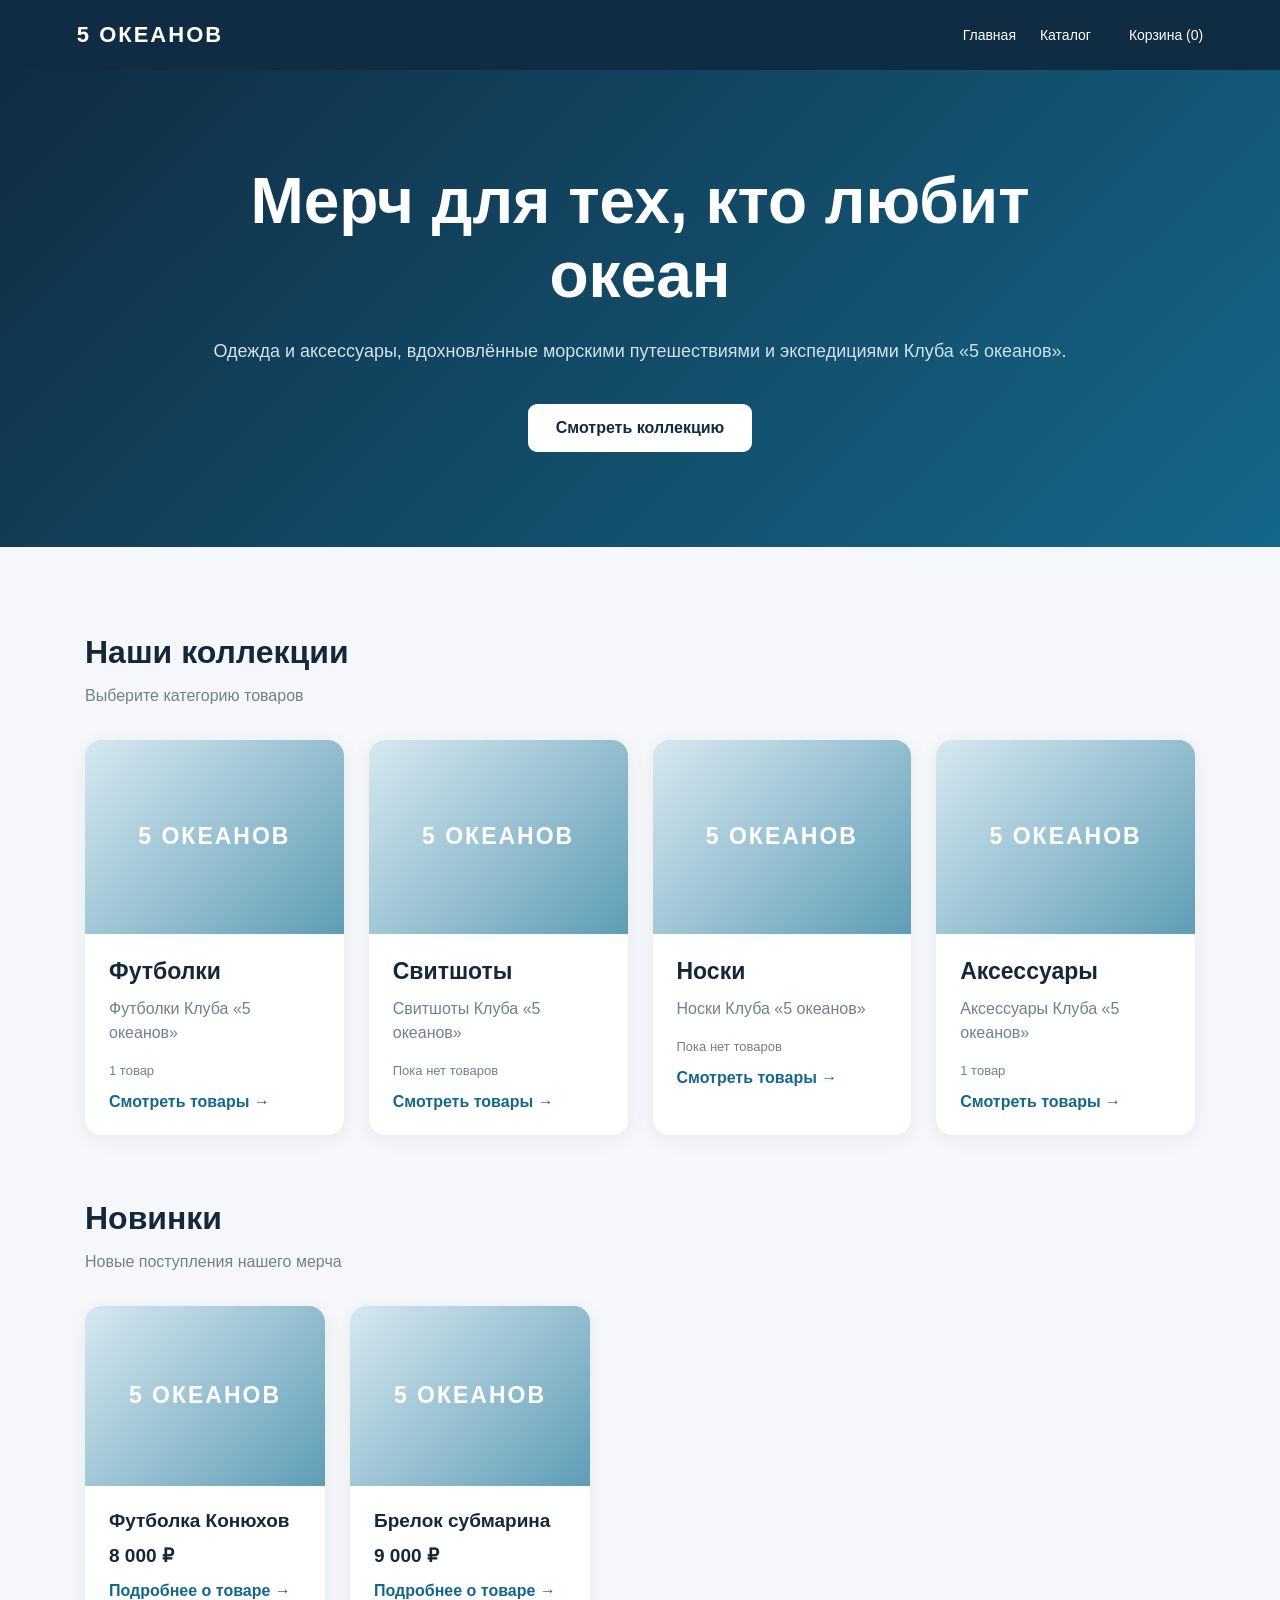
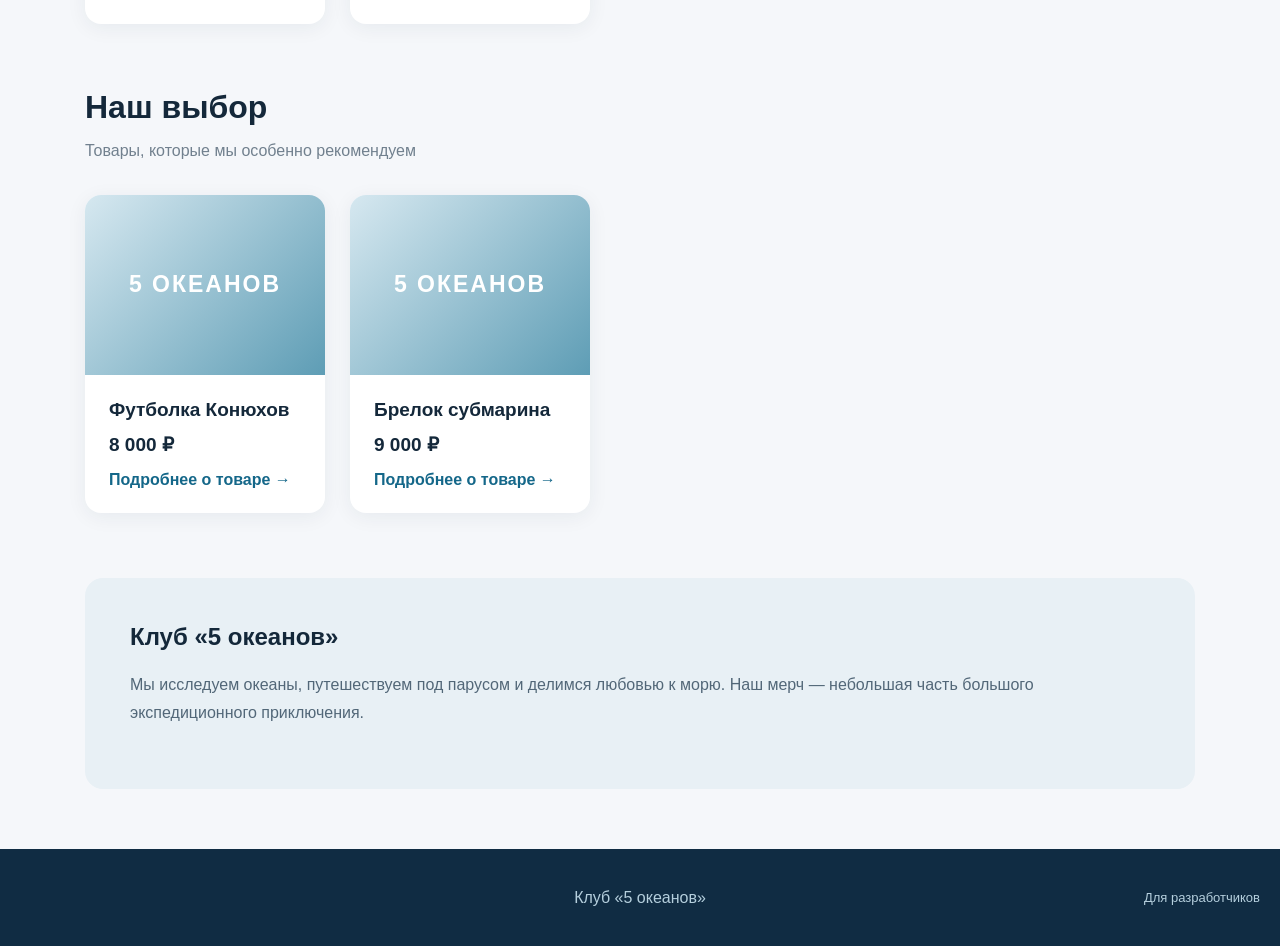
==== index.html @ 91254218 "Add developers link to homepage footer" ====
<!DOCTYPE html>
<html lang="ru">
<head>
<meta charset="UTF-8">
<meta name="viewport" content="width=device-width, initial-scale=1">

<title>Мерч Клуба «5 океанов»</title>

<style>
* {
  box-sizing: border-box;
}

body {
  margin: 0;
  background: #f5f7fa;
  color: #14283a;
  font-family: Arial, sans-serif;
}

a {
  color: inherit;
  text-decoration: none;
}

/* ВЕРХНЕЕ МЕНЮ */

header {
  background: #102c43;
  color: white;
  padding: 22px 6%;
}

nav {
  max-width: 1150px;
  margin: auto;
  display: flex;
  align-items: center;
  justify-content: space-between;
}

.brand {
  font-size: 22px;
  font-weight: bold;
  letter-spacing: 2px;
}

.menu {
  display: flex;
  align-items: center;
  gap: 24px;
  font-size: 14px;
}

/* ГЛАВНЫЙ БАННЕР */

.hero {
  padding: 95px 20px;
  color: white;
  text-align: center;
  background: linear-gradient(135deg, #102c43, #146789);
}

.hero h1 {
  font-size: clamp(34px, 6vw, 64px);
  max-width: 850px;
  margin: 0 auto 25px;
  line-height: 1.15;
}

.hero p {
  color: #d0e3ec;
  font-size: 18px;
  line-height: 1.6;
}

.hero-button {
  display: inline-block;
  background: white;
  color: #102c43;
  padding: 15px 28px;
  margin-top: 20px;
  border-radius: 9px;
  font-weight: bold;
}

/* ОСНОВНОЕ СОДЕРЖИМОЕ */

main {
  max-width: 1150px;
  margin: auto;
  padding: 60px 20px;
}

.section-title {
  font-size: 32px;
  margin-bottom: 12px;
}

.section-description {
  color: #71808e;
  margin-bottom: 35px;
}

/* СЕТКА КАТЕГОРИЙ */

.categories {
  display: grid;
  grid-template-columns:
    repeat(auto-fit, minmax(250px, 1fr));
  gap: 25px;
}

/* КАРТОЧКИ */

.category {
  display: block;
  background: white;
  border-radius: 16px;
  overflow: hidden;
  box-shadow: 0 4px 20px #102c4310;
  transition: transform .2s, box-shadow .2s;
}

.category:hover {
  transform: translateY(-4px);
  box-shadow: 0 10px 28px #102c4320;
}

.category-cover {
  width: 100%;
  aspect-ratio: 4 / 3;
  background: linear-gradient(135deg, #d6e8f0, #5e9db5);
  overflow: hidden;
}

.category-cover img {
  display: block;
  width: 100%;
  height: 100%;
  object-fit: cover;
}

.fallback {
  width: 100%;
  height: 100%;
  display: grid;
  place-items: center;
  color: white;
  font-size: 23px;
  font-weight: bold;
  letter-spacing: 2px;
}

.category-info {
  padding: 24px;
}

.category-info h3 {
  margin: 0 0 12px;
  font-size: 23px;
}

.category-info p {
  margin: 0 0 18px;
  color: #71808e;
  line-height: 1.5;
}

.count {
  font-size: 13px;
  color: #71808e;
}

.open-category {
  margin-top: 15px;
  color: #146789;
  font-weight: bold;
}

/* НОВИНКИ И НАШ ВЫБОР */

.showcase {
  margin-top: 65px;
}

/* Компактные карточки товаров */
.showcase .categories {
  grid-template-columns:
    repeat(auto-fill, minmax(200px, 240px));
}

.showcase .category-cover img {
  object-fit: contain;
}

.showcase .category-info h3 {
  font-size: 19px;
}

/* О КЛУБЕ */

.about {
  margin-top: 65px;
  padding: 45px;
  background: #e8f0f5;
  border-radius: 18px;
}

.about h2 {
  margin-top: 0;
}

.about p {
  line-height: 1.8;
  color: #526778;
}

/* ПОДВАЛ */

footer {
  background: #102c43;
  color: #b5cfdd;
  padding: 35px 20px;
  text-align: center;
}

.footer-content {
  display: grid;
  grid-template-columns: 1fr auto 1fr;
  align-items: center;
  gap: 16px;
}

.footer-brand {
  grid-column: 2;
}

.footer-developers {
  justify-self: end;
  font-size: 13px;
  padding: 6px 0;
  text-underline-offset: 4px;
}

.footer-developers:hover,
.footer-developers:focus-visible {
  color: white;
  text-decoration: underline;
}

.footer-developers:focus-visible {
  outline: 2px solid currentColor;
  outline-offset: 4px;
}

/* МОБИЛЬНАЯ ВЕРСИЯ */

@media (max-width: 600px) {
  .footer-content {
    grid-template-columns: 1fr;
  }

  .footer-brand {
    grid-column: 1;
  }

  header {
    padding: 18px;
  }

  .brand {
    font-size: 17px;
  }

  .menu {
    gap: 12px;
  }

  .hero {
    padding: 65px 20px;
  }

  .hero p {
    font-size: 16px;
  }

  main {
    padding: 35px 18px;
  }

  .section-title {
    font-size: 27px;
  }

  .about {
    padding: 25px;
  }

  .showcase .categories {
    grid-template-columns:
      repeat(auto-fill, minmax(145px, 1fr));
  }
}
</style>
</head>

<body>

<!-- ВЕРХНЕЕ МЕНЮ -->

<header>
  <nav>
    <a class="brand" href="/">5 ОКЕАНОВ</a>

    <div class="menu">
      <a href="/">Главная</a>
      <a href="#catalog">Каталог</a>
      <!-- Корзина добавляется через cart-nav.js -->
    </div>
  </nav>
</header>

<!-- ГЛАВНЫЙ БАННЕР -->

<section class="hero">
  <h1>Мерч для тех, кто любит океан</h1>

  <p>
    Одежда и аксессуары, вдохновлённые
    морскими путешествиями и экспедициями
    Клуба «5 океанов».
  </p>

  <a class="hero-button" href="#catalog">
    Смотреть коллекцию
  </a>
</section>

<main>

  <!-- ОСНОВНЫЕ КАТЕГОРИИ -->

  <section id="catalog">
    <h2 class="section-title">Наши коллекции</h2>
    <p class="section-description">
      Выберите категорию товаров
    </p>

    <div id="categories" class="categories">
      Загружаем категории...
    </div>
  </section>

  <!--
    НОВИНКИ И НАШ ВЫБОР
    добавляются автоматически перед блоком О клубе.
    Если товаров нет — блок не создаётся.
  -->

  <section class="about">
    <h2>Клуб «5 океанов»</h2>
    <p>
      Мы исследуем океаны, путешествуем
      под парусом и делимся любовью к морю.
      Наш мерч — небольшая часть большого
      экспедиционного приключения.
    </p>
  </section>

</main>

<footer>
  <div class="footer-content">
    <span class="footer-brand">Клуб «5 океанов»</span>
    <a class="footer-developers" href="/developers">Для разработчиков</a>
  </div>
</footer>

<script>

/* ОБЩИЕ ФУНКЦИИ */

function makeElement(tag, className, text) {
  const node = document.createElement(tag);

  if (className) {
    node.className = className;
  }

  if (text !== undefined) {
    node.textContent = text;
  }

  return node;
}

function normalize(value) {
  return String(value || "")
    .trim()
    .toLowerCase();
}

function formatPrice(price) {
  if (
    price === null ||
    price === undefined ||
    price === ""
  ) {
    return "Цена уточняется";
  }

  return new Intl.NumberFormat("ru-RU", {
    style: "currency",
    currency: "RUB",
    maximumFractionDigits: 0
  }).format(Number(price));
}

function getProductCount(n) {
  const mod10 = n % 10;
  const mod100 = n % 100;

  if (mod100 >= 11 && mod100 <= 14) {
    return n + " товаров";
  }

  if (mod10 === 1) {
    return n + " товар";
  }

  if (mod10 >= 2 && mod10 <= 4) {
    return n + " товара";
  }

  return n + " товаров";
}

/* СОЗДАНИЕ КАРТОЧКИ КАТЕГОРИИ */

function createCategoryCard(category, products) {

  const matching = products.filter(p =>
    normalize(p.category) === normalize(category.id)
  );

  const link = makeElement("a", "category");

  link.href = "/category.html?slug=" +
    encodeURIComponent(category.slug);

  const cover = makeElement("div", "category-cover");

  const exampleProduct = matching.find(p =>
    Array.isArray(p.photos) &&
    p.photos.length > 0
  );

  const photo =
    category.image || exampleProduct?.photos?.[0];

  if (photo) {
    const img = document.createElement("img");
    img.src = photo;
    img.alt = category.title;
    img.loading = "lazy";
    cover.appendChild(img);
  } else {
    cover.appendChild(
      makeElement("div", "fallback", "5 ОКЕАНОВ")
    );
  }

  const info = makeElement("div", "category-info");

  info.appendChild(
    makeElement("h3", "", category.title)
  );

  if (category.description) {
    info.appendChild(
      makeElement("p", "", category.description)
    );
  }

  info.appendChild(
    makeElement(
      "div",
      "count",
      matching.length
        ? getProductCount(matching.length)
        : "Пока нет товаров"
    )
  );

  info.appendChild(
    makeElement(
      "div",
      "open-category",
      "Смотреть товары →"
    )
  );

  link.append(cover, info);
  return link;
}

/* СОЗДАНИЕ КАРТОЧКИ ТОВАРА */

function createProductCard(product, categories) {

  const card = makeElement("a", "category");

  const category = categories.find(c =>
    normalize(c.id) === normalize(product.category)
  );

  if (product.slug) {
    card.href = "/product.html?slug=" +
      encodeURIComponent(product.slug);
  } else if (category) {
    card.href = "/category.html?slug=" +
      encodeURIComponent(category.slug);
  } else {
    card.href = "#catalog";
  }

  const cover = makeElement("div", "category-cover");

  const photos = Array.isArray(product.photos)
    ? product.photos.filter(Boolean)
    : [];

  if (photos.length) {
    const img = document.createElement("img");
    img.src = photos[0];
    img.alt = product.title || "Товар";
    img.loading = "lazy";
    cover.appendChild(img);
  } else {
    cover.appendChild(
      makeElement("div", "fallback", "5 ОКЕАНОВ")
    );
  }

  const info = makeElement("div", "category-info");

  info.appendChild(
    makeElement("h3", "", product.title || "Товар")
  );

  info.appendChild(
    makeElement("h3", "", formatPrice(product.price))
  );

  info.appendChild(
    makeElement(
      "div",
      "open-category",
      product.slug
        ? "Подробнее о товаре →"
        : "Смотреть категорию →"
    )
  );

  card.append(cover, info);
  return card;
}

/* СОЗДАНИЕ РАЗДЕЛА ТОВАРОВ */

function createShowcase(id, title, description, items, categories) {

  // Если нет товаров — не создаём ни заголовок,
  // ни секцию, ни отступы.
  if (!items.length) return null;

  const section = makeElement("section", "showcase");
  section.id = id;

  section.appendChild(
    makeElement("h2", "section-title", title)
  );

  section.appendChild(
    makeElement("p", "section-description", description)
  );

  const grid = makeElement("div", "categories");

  items.forEach(product => {
    grid.appendChild(
      createProductCard(product, categories)
    );
  });

  section.appendChild(grid);

  return section;
}

/* ЗАГРУЗКА ГЛАВНОЙ СТРАНИЦЫ */

async function loadHomepage() {

  const categoryContainer =
    document.getElementById("categories");

  try {

    const responses = await Promise.all([
      fetch("/data/categories.json", {
        cache: "no-store"
      }),
      fetch("/data/products.json", {
        cache: "no-store"
      })
    ]);

    if (responses.some(r => !r.ok)) {
      throw new Error("Ошибка загрузки данных");
    }

    const [categories, products] =
      await Promise.all(
        responses.map(r => r.json())
      );

    if (
      !Array.isArray(categories) ||
      !Array.isArray(products)
    ) {
      throw new Error("Неверный формат каталога");
    }

    /* 1. ОСНОВНЫЕ КАТЕГОРИИ */

    categoryContainer.replaceChildren();

    if (!categories.length) {
      categoryContainer.textContent =
        "Категории скоро появятся.";
    } else {
      categories.forEach(category => {
        categoryContainer.appendChild(
          createCategoryCard(category, products)
        );
      });
    }

    /* 2. ОТБИРАЕМ НОВИНКИ */

    const newProducts = products.filter(p =>
      p.new_arrival === true &&
      p.available === true
    );

    /* 3. ОТБИРАЕМ НАШ ВЫБОР */

    const featuredProducts = products.filter(p =>
      p.featured === true &&
      p.available === true
    );

    /* 4. СОЗДАЁМ БЛОКИ В НУЖНОМ ПОРЯДКЕ */

    const main = document.querySelector("main");
    const about = main.querySelector(".about");

    const newSection = createShowcase(
      "new-arrivals",
      "Новинки",
      "Новые поступления нашего мерча",
      newProducts,
      categories
    );

    const featuredSection = createShowcase(
      "featured",
      "Наш выбор",
      "Товары, которые мы особенно рекомендуем",
      featuredProducts,
      categories
    );

    /*
      Вставляем Новинки, затем Наш выбор.
      Если раздел пустой, createShowcase
      возвращает null, и он не добавляется.
    */

    if (newSection) {
      main.insertBefore(newSection, about);
    }

    if (featuredSection) {
      main.insertBefore(featuredSection, about);
    }

  } catch (error) {

    console.error("Ошибка загрузки магазина:", error);

    categoryContainer.textContent =
      "Не удалось загрузить каталог.";
  }
}

/* ЗАПУСК */

loadHomepage();

</script>

<!-- ЕДИНАЯ КОРЗИНА -->

<script src="/cart-nav.js" defer></script>

</body>
</html>
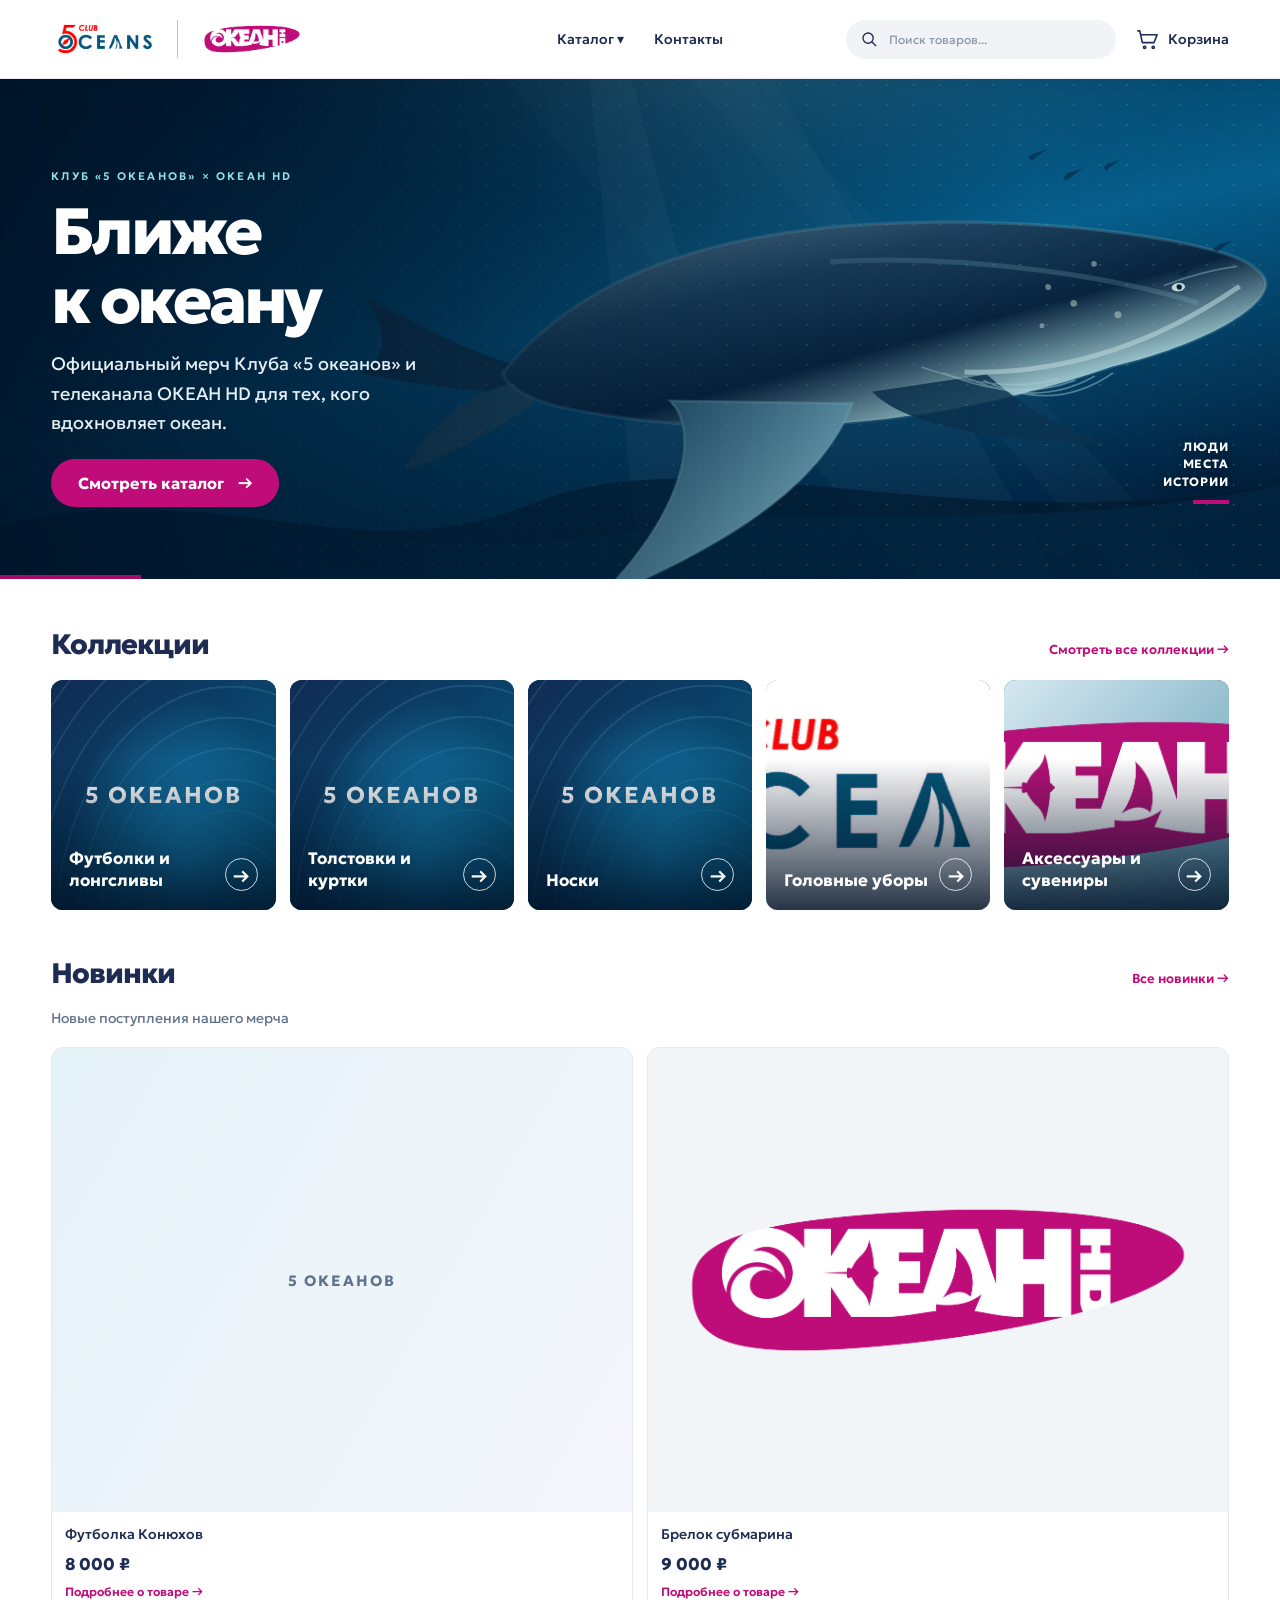
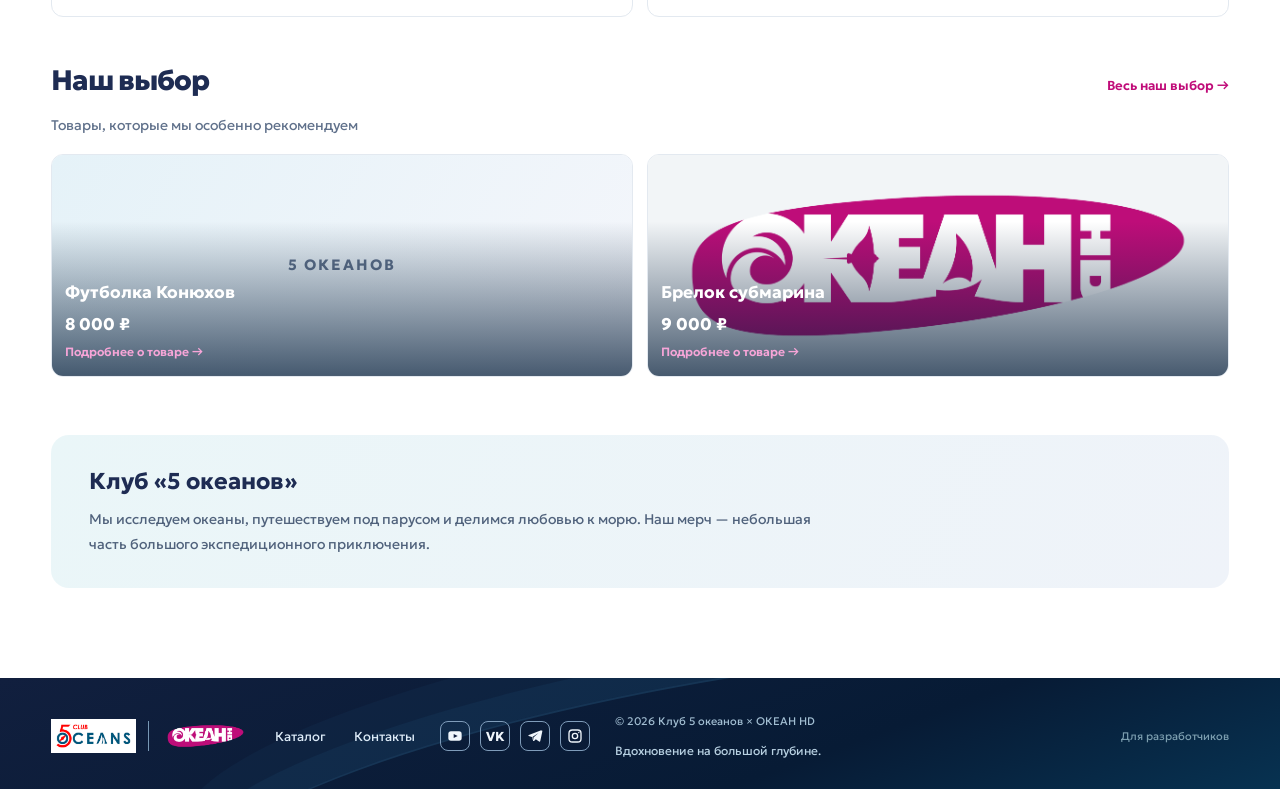
==== commit 611f39be: "Apply whale hero and catalog layout to home page" ====
--- a/index.html
+++ b/index.html
@@ -304,9 +304,10 @@
   }
 }
 </style>
+<link rel="stylesheet" href="/site-theme.css">
 </head>
 
-<body>
+<body class="home-page">
 
 <!-- ВЕРХНЕЕ МЕНЮ -->
 
@@ -323,19 +324,21 @@
 </header>
 
 <!-- ГЛАВНЫЙ БАННЕР -->
-
 <section class="hero">
-  <h1>Мерч для тех, кто любит океан</h1>
-
-  <p>
-    Одежда и аксессуары, вдохновлённые
-    морскими путешествиями и экспедициями
-    Клуба «5 океанов».
-  </p>
-
-  <a class="hero-button" href="#catalog">
-    Смотреть коллекцию
-  </a>
+  <div class="hero-inner">
+    <span class="hero-kicker">Клуб «5 океанов» × ОКЕАН HD</span>
+    <h1>Ближе<br>к океану</h1>
+    <p>
+      Официальный мерч Клуба «5 океанов» и телеканала
+      ОКЕАН HD для тех, кого вдохновляет океан.
+    </p>
+    <a class="hero-button" href="#catalog">
+      Смотреть каталог <span aria-hidden="true">→</span>
+    </a>
+  </div>
+  <div class="hero-sign" aria-hidden="true">
+    ЛЮДИ<br>МЕСТА<br>ИСТОРИИ
+  </div>
 </section>
 
 <main>
@@ -343,10 +346,10 @@
   <!-- ОСНОВНЫЕ КАТЕГОРИИ -->
 
   <section id="catalog">
-    <h2 class="section-title">Наши коллекции</h2>
-    <p class="section-description">
-      Выберите категорию товаров
-    </p>
+    <div class="section-head">
+      <h2 class="section-title">Коллекции</h2>
+      <a class="section-side-link" href="#categories">Смотреть все коллекции →</a>
+    </div>
 
     <div id="categories" class="categories">
       Загружаем категории...
@@ -579,13 +582,15 @@
   const section = makeElement("section", "showcase");
   section.id = id;
 
-  section.appendChild(
-    makeElement("h2", "section-title", title)
-  );
-
-  section.appendChild(
-    makeElement("p", "section-description", description)
-  );
+  const head = makeElement("div", "section-head");
+  head.appendChild(makeElement("h2", "section-title", title));
+  const all = makeElement("a", "section-side-link",
+    id === "new-arrivals" ? "Все новинки →" : "Весь наш выбор →");
+  all.href = "/search.html?collection=" +
+    (id === "new-arrivals" ? "new" : "featured");
+  head.appendChild(all);
+  section.appendChild(head);
+  section.appendChild(makeElement("p", "section-description", description));
 
   const grid = makeElement("div", "categories");
 
@@ -715,6 +720,7 @@
 
 <!-- ЕДИНАЯ КОРЗИНА -->
 
+<script src="/site-shell.js"></script>
 <script src="/cart-nav.js" defer></script>
 
 </body>
--- a/site-theme.css
+++ b/site-theme.css
@@ -0,0 +1,292 @@
+@import url('https://fonts.googleapis.com/css2?family=Geologica:wght@300;400;500;600;700;800&display=swap');
+
+:root {
+  --navy:#1e2c53; --deep:#101f3b; --blue:#167bc0; --teal:#00aeb1;
+  --fuchsia:#c00c79; --paper:#fff; --muted:#60718b; --line:#e3e9f0;
+  --surface:#f5f7fa; --radius:14px; --shadow:0 10px 25px rgba(30,44,83,.08);
+}
+html { scroll-behavior:smooth; scroll-padding-top:90px; }
+body { background:var(--paper)!important; color:var(--navy)!important; font-family:'Geologica',Arial,sans-serif!important; }
+body *,body *::before,body *::after { box-sizing:border-box; }
+body a { text-decoration:none; }
+[hidden] { display:none!important; }
+body > header.site-header {
+  background:#fff!important; color:var(--navy)!important; padding:0 4%!important;
+  border-bottom:1px solid #e9edf2; box-shadow:0 3px 18px rgba(17,40,67,.05);
+  position:relative; z-index:20;
+}
+.site-header .site-nav {
+  max-width:1380px; width:100%; margin:auto; min-height:78px;
+  display:grid; grid-template-columns:minmax(240px,1fr) auto minmax(260px,1fr);
+  gap:24px; align-items:center; 
+}
+.site-header .brandmarks { display:flex; gap:18px; align-items:center; min-width:0; }
+.site-header .brandmarks a { display:inline-flex; align-items:center; flex:0 1 auto; min-width:0; }
+.site-header .brandmarks img { display:block; height:43px; width:auto; max-width:156px; object-fit:contain; }
+.site-header .brandmarks .oceanhd-logo { max-width:142px; }
+.site-header .brand-separator { height:38px; width:1px; flex-shrink:0; background:#b6c6d8; }
+.site-header .nav-links { display:flex; align-items:center; justify-content:center; gap:30px; white-space:nowrap; }
+.site-header .nav-links a,.site-header nav .menu a {
+  color:var(--navy)!important; font-size:14px; font-weight:500; transition:color .2s;
+}
+.site-header .nav-links a:hover,.site-header nav .menu a:hover { color:var(--fuchsia)!important; }
+.site-header .site-actions.menu {
+  display:flex; justify-content:flex-end; align-items:center; gap:20px;
+  min-width:0; font-size:14px;
+}
+.site-header .site-search {
+  background:#f1f3f7; color:var(--navy); border-radius:100px;
+  padding:0 14px; display:flex; align-items:center; gap:9px;
+  min-width:0; width:min(270px,100%); height:39px; margin:0;
+}
+.site-header .site-search svg { flex:none; width:18px; height:18px; }
+.site-header .site-search input {
+  flex:1; min-width:0; width:100%; border:0; outline:0;
+  background:transparent; font:400 12px 'Geologica',Arial,sans-serif;
+  color:var(--navy);
+}
+.site-header .site-search input::placeholder { color:#8997a9; }
+.site-header .site-search:focus-within { outline:2px solid #a5dbe0; }
+.site-header .global-cart-link {
+  display:inline-flex!important; align-items:center; gap:9px!important;
+  padding:5px 0!important; margin:0!important; font-size:14px!important;
+  color:var(--navy)!important; position:relative; white-space:nowrap;
+  text-decoration:none; font-weight:500!important;
+}
+.site-header .global-cart-link .cart-icon { width:23px; height:23px; display:block; }
+.site-header .global-cart-link .cart-icon svg { width:100%; height:100%; }
+.site-header .global-cart-link .cart-badge {
+  position:absolute; top:-3px; right:-10px; border-radius:999px;
+  min-width:18px; height:18px; padding:0 4px; display:grid; place-items:center;
+  background:var(--fuchsia); color:#fff; font:600 11px 'Geologica',sans-serif;
+}
+.site-header .global-cart-link .cart-badge[data-empty="true"] { display:none; }
+.site-header :is(a,button,input):focus-visible {
+  outline:2px solid var(--fuchsia)!important; outline-offset:4px!important;
+}
+.site-header .mobile-label { display:none; }
+
+body .hero-button,body .telegram-button,body .checkout-button {
+  background:var(--fuchsia)!important; color:white!important;
+  border-radius:999px; border:0; font-weight:700;
+}
+body .hero-button:hover,body .telegram-button:not(:disabled):hover {
+  background:#a50868!important; transform:translateY(-1px);
+}
+body .hero-button { display:inline-flex; justify-content:center; align-items:center; gap:14px; padding:14px 27px; margin-top:10px; }
+.home-page .hero {
+  position:relative; min-height:440px; color:white!important; text-align:left!important;
+  padding:85px max(4%,calc((100vw - 1340px)/2)) 72px!important;
+  overflow:hidden;
+  background-image: linear-gradient(90deg,rgba(0,19,40,.92) 0%,rgba(0,25,48,.68) 34%,rgba(0,30,57,.13) 80%),
+    url("https://upload.wikimedia.org/wikipedia/commons/6/61/Humpback_Whale_underwater_shot.jpg"),
+    url("/media/hero-whale.svg")!important;
+  background-size:cover,cover,cover!important;
+  background-position:center,center 48%,center!important;
+}
+.home-page .hero::after {
+  content:""; position:absolute; inset:auto 0 0; height:4px;
+  background:linear-gradient(90deg,var(--fuchsia) 0 11%,transparent 11% 100%); opacity:.85;
+}
+.home-page .hero-inner { position:relative; z-index:1; max-width:1300px; margin:auto; }
+.home-page .hero h1 {
+  max-width:530px; margin:0 0 15px; font-size:clamp(41px,5.1vw,76px);
+  font-weight:800; line-height:1.05; letter-spacing:-.05em; color:#fff;
+}
+.home-page .hero p {
+  max-width:425px; margin:0 0 11px; color:#e5f0f5!important;
+  font-size:clamp(15px,1.5vw,18px); line-height:1.65;
+}
+.home-page .hero-kicker {
+  display:inline-block; font-size:11px; text-transform:uppercase; letter-spacing:.2em;
+  font-weight:600; margin-bottom:14px; color:#92e0e6;
+}
+.home-page .hero-sign {
+  position:absolute; right:max(4%,calc((100vw - 1300px)/2));
+  bottom:75px; text-align:right; color:white; font-weight:700;
+  font-size:12px; letter-spacing:.07em; line-height:1.45;
+  text-shadow:0 2px 10px rgba(0,0,0,.4);
+}
+.home-page .hero-sign::after { content:""; display:block; background:var(--fuchsia); height:4px; width:36px; margin:10px 0 0 auto; }
+.home-page main {
+  max-width:1440px!important; width:100%; margin:0 auto; padding:48px 4% 90px!important;
+}
+.home-page .section-title {
+  color:var(--navy); font-size:clamp(26px,2.2vw,36px)!important; font-weight:800;
+  letter-spacing:-.035em; margin:0 0 13px;
+}
+.home-page .section-head { display:flex; align-items:baseline; justify-content:space-between; gap:20px; margin-bottom:18px; }
+.home-page .section-head .section-title { margin:0; }
+.home-page .section-side-link { color:var(--fuchsia); font-size:13px; font-weight:600; }
+.home-page .section-description { color:var(--muted); font-size:14px; margin:4px 0 20px; }
+.home-page .categories#categories {
+  display:grid!important; grid-template-columns:repeat(5,minmax(0,1fr))!important;
+  gap:14px!important;
+}
+.home-page #categories .category {
+  height:230px; position:relative; box-shadow:none!important; border-radius:12px;
+  overflow:hidden; background:#07395c;
+}
+.home-page #categories .category-cover { position:absolute; inset:0; width:100%; height:100%; aspect-ratio:auto; overflow:hidden; }
+.home-page #categories .category-cover img { object-fit:cover!important; filter:saturate(.93); }
+.home-page #categories .category-cover::after {
+  content:""; position:absolute; inset:0;
+  background:linear-gradient(180deg,transparent 34%,rgba(0,17,38,.85) 100%);
+}
+.home-page #categories .category-info {
+  position:absolute; z-index:2; bottom:0; left:0; width:100%;
+  padding:18px 18px 19px; color:white; display:flex; align-items:flex-end;
+  justify-content:space-between; gap:10px;
+}
+.home-page #categories .category-info h3 { font-size:clamp(14px,1.3vw,18px)!important; line-height:1.3; color:white; margin:0; max-width:190px; }
+.home-page #categories .category-info .count,
+.home-page #categories .category-info p { display:none; }
+.home-page #categories .open-category {
+  margin:0; width:33px; height:33px; border:1px solid rgba(255,255,255,.8);
+  color:white; font-size:0; border-radius:50%; flex:none; display:grid; place-items:center;
+}
+.home-page #categories .open-category::after { content:"→"; font-size:18px; }
+.home-page #categories .fallback {
+  background:radial-gradient(ellipse at 60% 80%,#178abe 0%,transparent 64%),
+  repeating-radial-gradient(ellipse at 80% 110%,transparent 0 20px,rgba(138,214,238,.13) 21px 22px),
+  linear-gradient(135deg,#102b53,#045b80); height:100%;
+}
+.home-page #categories .category:hover,.home-page .showcase .category:hover {
+  transform:translateY(-4px); box-shadow:0 12px 25px rgba(30,44,83,.14)!important;
+}
+.home-page .showcase { margin-top:46px; }
+.home-page .showcase .categories {
+  display:grid!important;
+  grid-template-columns:repeat(auto-fit,minmax(170px,1fr))!important;
+  gap:14px!important;
+}
+.home-page .showcase .category {
+  background:white; display:flex; flex-direction:column;
+  min-width:0; border-radius:12px; overflow:hidden;
+  border:1px solid var(--line); box-shadow:none;
+}
+.home-page .showcase .category-cover {
+  background:#f2f5f7; aspect-ratio:1.25 / 1; width:100%;
+}
+.home-page .showcase .category-cover img { object-fit:contain; }
+.home-page .showcase .fallback { font-size:15px; color:var(--muted); background:linear-gradient(120deg,#e5f2f8,#f4f6fb); }
+.home-page .showcase .category-info { padding:13px 13px 17px; display:flex; flex-direction:column; gap:9px; }
+.home-page .showcase .category-info h3:first-child { font-size:14px!important; line-height:1.35; font-weight:500; margin:0; }
+.home-page .showcase .category-info h3:nth-child(2) { font-size:17px!important; font-weight:800; margin:0; }
+.home-page .showcase .open-category { color:var(--fuchsia); font-size:12px; font-weight:600; margin:0; }
+.home-page #featured .categories { grid-template-columns:repeat(auto-fit,minmax(270px,1fr))!important; }
+.home-page #featured .category { min-height:220px; position:relative; }
+.home-page #featured .category-cover { aspect-ratio:auto; min-height:220px; }
+.home-page #featured .category-cover::after {
+  content:""; position:absolute; inset:0; background:linear-gradient(0deg,rgba(5,30,58,.72),transparent 70%);
+}
+.home-page #featured .category-info {
+  position:absolute; bottom:0; left:0; right:0; color:#fff; z-index:2;
+}
+.home-page #featured .category-info h3:first-child { color:#fff; font-size:17px!important; font-weight:700; }
+.home-page #featured .category-info h3:nth-child(2) { color:#fff; }
+.home-page #featured .open-category { color:#f7a5d8; }
+.home-page .about {
+  margin-top:58px; padding:32px 38px; border-radius:18px;
+  background:linear-gradient(115deg,#eaf6f8,#eff3f9)!important;
+}
+.home-page .about h2 { font-size:23px; margin:0 0 12px; }
+.home-page .about p { max-width:740px; color:#50627c; line-height:1.75; margin:0; font-size:14px; }
+
+body:not(.home-page) .hero {
+  background:linear-gradient(118deg,#0f244a,#11458f)!important;
+  color:#fff; padding:45px 20px 50px; text-align:center;
+}
+body:not(.home-page) main { width:100%; }
+body:not(.home-page) :is(.card,.item,.checkout,.total,.product) {
+  border-color:var(--line); box-shadow:0 6px 20px rgba(30,44,83,.05);
+}
+body:not(.home-page) :is(.card,.item,.checkout,.total) { border-radius:var(--radius); }
+body:not(.home-page) .card:hover { box-shadow:var(--shadow); }
+body:not(.home-page) :is(.price,.details h1,h1) { color:var(--navy); }
+body:not(.home-page) .hero h1 { color:white; }
+body:not(.home-page) .open-product { color:var(--fuchsia); }
+body:not(.home-page) .size.selected { background:var(--navy); border-color:var(--navy); }
+body:not(.home-page) .thumbnails button.active { border-color:var(--fuchsia); }
+body:not(.home-page) :is(.add-button,.buy-button,.checkout-primary,button.primary-button) { background:var(--fuchsia); color:white; }
+body:not(.home-page) .card img { background:#f6f8fb; }
+body:not(.home-page) .category-promo { color:var(--muted); }
+.search-results { display:grid; grid-template-columns:repeat(auto-fill,minmax(210px,1fr)); gap:20px; }
+.search-results .card { background:#fff; border:1px solid var(--line); border-radius:14px; overflow:hidden; display:block; }
+.search-results img { width:100%; aspect-ratio:1; object-fit:contain; display:block; background:#f3f5f8; }
+.search-results .info { padding:16px; }
+.search-results .info h3 { font-size:17px; margin:0 0 12px; }
+.search-results .price { margin:0; font-size:20px; }
+.search-results .search-fallback { aspect-ratio:1; display:grid; place-items:center; background:#edf6f8; color:var(--muted); }
+.search-results .open-product { margin-top:12px; color:var(--fuchsia); font-size:13px; }
+
+.site-footer {
+  background:linear-gradient(160deg,#111f3e,#071b35 65%,#073251)!important;
+  position:relative; overflow:hidden; color:#dceaf7!important;
+  padding:34px 4% 28px!important; text-align:left!important;
+}
+.site-footer::before {
+  content:""; position:absolute; right:-14%; bottom:-155px; width:100%; height:280px;
+  border:2px solid rgba(73,162,210,.18); border-radius:50%; transform:rotate(-8deg);
+  box-shadow:0 -30px 0 -2px rgba(56,140,190,.07),0 -62px 0 -4px rgba(56,140,190,.05);
+}
+.site-footer .footer-content {
+  max-width:1380px; margin:auto; display:flex!important; align-items:center;
+  justify-content:space-between; flex-wrap:wrap; gap:25px; position:relative; z-index:1;
+}
+.site-footer .footer-brand {
+  display:flex; grid-column:auto!important; align-items:center; gap:12px;
+}
+.site-footer .footer-brand img { height:34px; width:auto; max-width:133px; object-fit:contain; }
+.site-footer .footer-brand .oceanhd-logo { max-width:123px; }
+.site-footer .footer-brand .brand-separator { height:30px; width:1px; background:#7898b5; }
+.site-footer .footer-links { display:flex; align-items:center; gap:28px; }
+.site-footer .footer-links a { color:#dceaf7; font-size:13px; }
+.site-footer .footer-links a:hover { color:#f8a8d9; }
+.site-footer .footer-socials { display:flex; align-items:center; gap:10px; }
+.site-footer .social-placeholder {
+  width:30px; height:30px; border-radius:8px; border:1px solid #7f9cba;
+  display:grid; place-items:center; color:#f0f6fc; font-size:13px;
+  font-weight:700; cursor:default;
+}
+.site-footer .social-placeholder svg { width:16px; height:16px; }
+.site-footer .footer-note { font-size:11px; color:#a2bed2; line-height:1.65; }
+.site-footer .footer-developers { margin-left:auto; color:#7c9eaf; font-size:11px; }
+.site-footer .footer-developers:hover { color:white; }
+.site-footer .footer-contacts { display:block; color:#b8d1e2; font-size:12px; margin-top:11px; }
+@media (max-width:1100px) {
+ .site-header .site-nav { grid-template-columns:1fr auto; row-gap:10px; padding:11px 0; }
+ .site-header .nav-links { grid-row:2; grid-column:1/-1; justify-content:center; }
+ .site-header .site-actions.menu { grid-column:2; grid-row:1; }
+ .site-header .brandmarks img { height:37px; }
+ .home-page .categories#categories { grid-template-columns:repeat(3,minmax(0,1fr))!important; }
+}
+@media (max-width:650px) {
+ .site-header .site-nav { display:flex; flex-wrap:wrap; gap:12px; min-height:0; padding:12px 0; }
+ .site-header .brandmarks { gap:9px; flex:1 1 100%; }
+ .site-header .brandmarks img { height:31px; max-width:120px; }
+ .site-header .brandmarks .oceanhd-logo { max-width:110px; }
+ .site-header .brand-separator { height:29px; }
+ .site-header .nav-links { order:2; margin-right:auto; gap:18px; }
+ .site-header .site-actions.menu { order:3; gap:6px; }
+ .site-header .site-search { flex:none; width:155px; height:34px; padding:0 10px; }
+ .site-header .site-search input { font-size:11px; }
+ .site-header .global-cart-link .cart-word { display:none; }
+ .site-header .global-cart-link { margin-left:6px!important; }
+ .home-page .hero { min-height:395px; padding:64px 20px 65px!important; background-position:center,58% center,center!important; }
+ .home-page .hero h1 { font-size:46px; }
+ .home-page .hero p { max-width:335px; }
+ .home-page .hero-sign { display:none; }
+ .home-page main { padding:31px 16px 62px!important; }
+ .home-page .categories#categories { grid-template-columns:repeat(2,minmax(0,1fr))!important; gap:11px!important; }
+ .home-page #categories .category { height:165px; }
+ .home-page #categories .category-info { padding:12px; }
+ .home-page #categories .category-info h3 { font-size:14px!important; }
+ .home-page #categories .open-category { width:28px; height:28px; }
+ .home-page .showcase .categories { grid-template-columns:repeat(2,minmax(0,1fr))!important; }
+ .home-page #featured .categories { grid-template-columns:1fr!important; }
+ .home-page .section-side-link { display:none; }
+ .home-page .about { padding:22px; }
+ .site-footer .footer-content { justify-content:center; text-align:center; }
+ .site-footer .footer-developers { margin:auto; }
+}
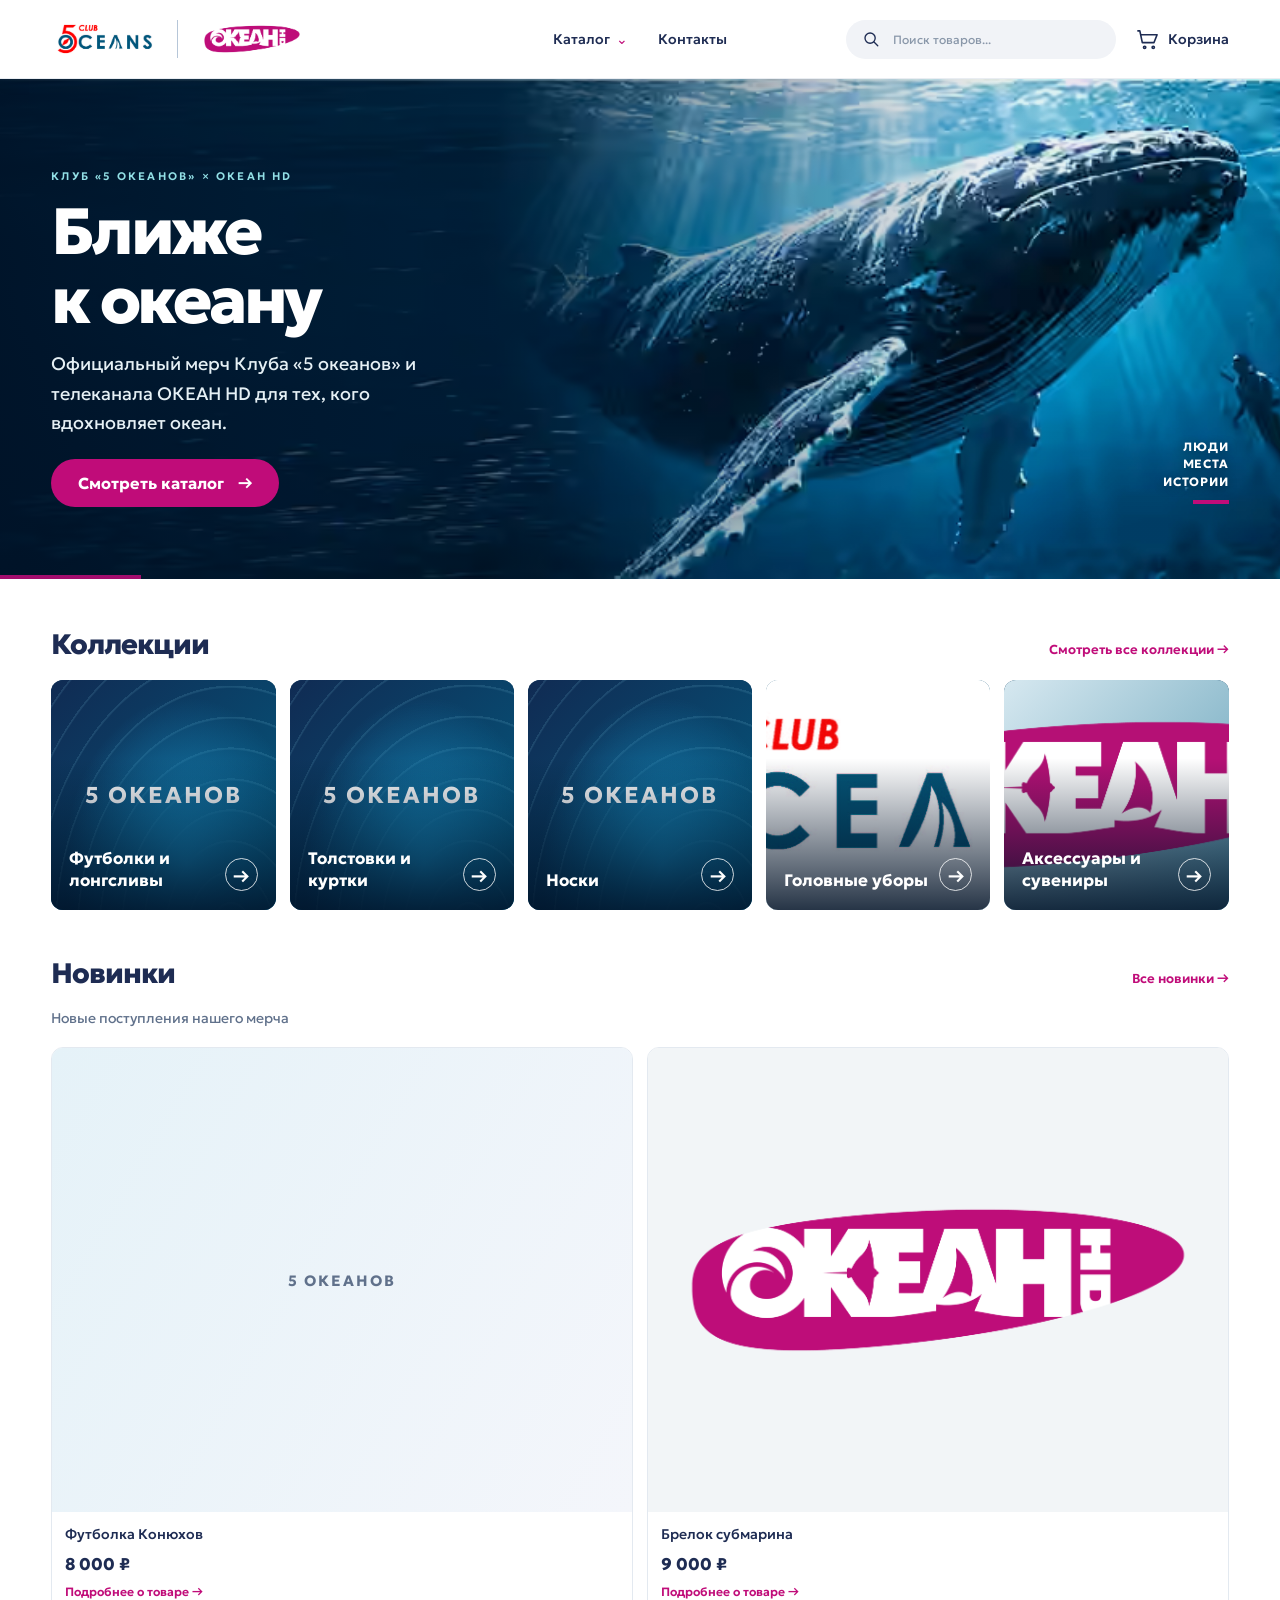
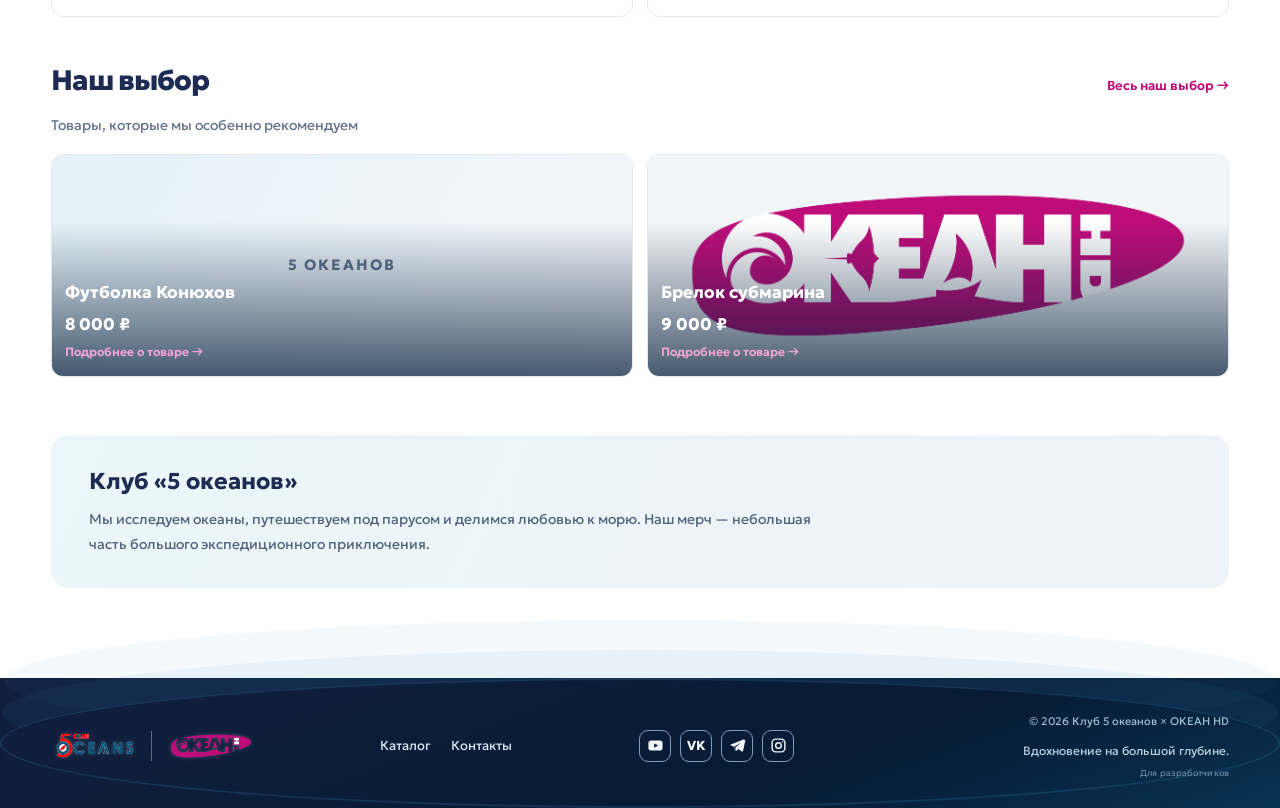
==== commit 696b9354: "Show one catalog card per design using a color variant photograph and availability" ====
--- a/index.html
+++ b/index.html
@@ -383,6 +383,20 @@
 
 <script>
 
+function catalogVariant(product) {
+  const variants=Array.isArray(product.variants)?product.variants:[];
+  return variants.find(v=>v && v.available===true) || variants[0] || null;
+}
+function catalogPhoto(product) {
+  const variant=catalogVariant(product);
+  const photos=Array.isArray(variant?.photos)?variant.photos.filter(Boolean):[];
+  return photos[0] || (Array.isArray(product.photos)?product.photos.find(Boolean):null) || null;
+}
+function catalogAvailable(product) {
+  const variants=Array.isArray(product.variants)?product.variants:[];
+  return product.available===true && (!variants.length || variants.some(v=>v?.available===true));
+}
+
 /* ОБЩИЕ ФУНКЦИИ */
 
 function makeElement(tag, className, text) {
@@ -455,13 +469,10 @@
 
   const cover = makeElement("div", "category-cover");
 
-  const exampleProduct = matching.find(p =>
-    Array.isArray(p.photos) &&
-    p.photos.length > 0
-  );
+  const exampleProduct = matching.find(p => catalogPhoto(p));
 
   const photo =
-    category.image || exampleProduct?.photos?.[0];
+    category.image || (exampleProduct ? catalogPhoto(exampleProduct) : null);
 
   if (photo) {
     const img = document.createElement("img");
@@ -531,9 +542,7 @@
 
   const cover = makeElement("div", "category-cover");
 
-  const photos = Array.isArray(product.photos)
-    ? product.photos.filter(Boolean)
-    : [];
+  const photos = catalogPhoto(product) ? [catalogPhoto(product)] : [];
 
   if (photos.length) {
     const img = document.createElement("img");
@@ -658,14 +667,14 @@
 
     const newProducts = products.filter(p =>
       p.new_arrival === true &&
-      p.available === true
+      catalogAvailable(p)
     );
 
     /* 3. ОТБИРАЕМ НАШ ВЫБОР */
 
     const featuredProducts = products.filter(p =>
       p.featured === true &&
-      p.available === true
+      catalogAvailable(p)
     );
 
     /* 4. СОЗДАЁМ БЛОКИ В НУЖНОМ ПОРЯДКЕ */
--- a/site-theme.css
+++ b/site-theme.css
@@ -30,6 +30,27 @@
   color:var(--navy)!important; font-size:14px; font-weight:500; transition:color .2s;
 }
 .site-header .nav-links a:hover,.site-header nav .menu a:hover { color:var(--fuchsia)!important; }
+.site-header .nav-catalog { position:relative; }
+.site-header .nav-catalog summary {
+  color:var(--navy); font-size:14px; font-weight:500; cursor:pointer;
+  list-style:none; user-select:none; white-space:nowrap;
+}
+.site-header .nav-catalog summary::-webkit-details-marker { display:none; }
+.site-header .nav-catalog summary span { color:var(--fuchsia); padding-left:3px; }
+.site-header .nav-catalog summary:hover { color:var(--fuchsia); }
+.site-header .nav-catalog-menu {
+  position:absolute; top:calc(100% + 16px); left:-16px;
+  width:max-content; min-width:215px; max-width:320px; display:flex;
+  flex-direction:column; gap:0; padding:9px; z-index:30;
+  border:1px solid #e2e8ee; border-radius:12px; background:white;
+  box-shadow:0 15px 30px rgba(16,31,59,.15);
+}
+.site-header .nav-catalog:not([open]) .nav-catalog-menu { display:none; }
+.site-header .nav-catalog-menu a {
+  padding:10px 12px; border-radius:7px; font-size:13px!important;
+  white-space:normal; font-weight:400!important;
+}
+.site-header .nav-catalog-menu a:hover { background:#f6f0f7; }
 .site-header .site-actions.menu {
   display:flex; justify-content:flex-end; align-items:center; gap:20px;
   min-width:0; font-size:14px;
@@ -40,6 +61,12 @@
   min-width:0; width:min(270px,100%); height:39px; margin:0;
 }
 .site-header .site-search svg { flex:none; width:18px; height:18px; }
+.site-header .search-submit {
+  display:grid; place-items:center; background:transparent; color:var(--navy);
+  border:0; border-radius:50%; padding:2px; cursor:pointer; flex:none;
+}
+.site-header .search-submit:hover { color:var(--fuchsia); }
+
 .site-header .site-search input {
   flex:1; min-width:0; width:100%; border:0; outline:0;
   background:transparent; font:400 12px 'Geologica',Arial,sans-serif;
@@ -73,16 +100,25 @@
 body .hero-button:hover,body .telegram-button:not(:disabled):hover {
   background:#a50868!important; transform:translateY(-1px);
 }
+body .telegram-button:disabled,body .add-button:disabled {
+  background:#aab5bd!important; cursor:not-allowed; transform:none!important;
+}
+body .add-button:not(:disabled):hover { background:#a50868!important; }
+body .secondary-button,body .chat-link { border-radius:10px; }
+.site-footer .footer-brand { padding:4px 8px; border-radius:9px; background:rgba(255,255,255,.95); }
 body .hero-button { display:inline-flex; justify-content:center; align-items:center; gap:14px; padding:14px 27px; margin-top:10px; }
 .home-page .hero {
   position:relative; min-height:440px; color:white!important; text-align:left!important;
   padding:85px max(4%,calc((100vw - 1340px)/2)) 72px!important;
   overflow:hidden;
-  background-image: linear-gradient(90deg,rgba(0,19,40,.92) 0%,rgba(0,25,48,.68) 34%,rgba(0,30,57,.13) 80%),
-    url("https://upload.wikimedia.org/wikipedia/commons/6/61/Humpback_Whale_underwater_shot.jpg"),
-    url("/media/hero-whale.svg")!important;
+  background-image:
+    linear-gradient(90deg,rgba(0,19,40,.94) 0%,rgba(0,25,48,.68) 31%,rgba(0,30,57,.06) 78%),
+    url("/media/whale-hero-hd.svg"),
+    url("/media/whale-from-mockup.svg")!important;
+  background-color:#042846!important;
+  background-repeat:no-repeat!important;
   background-size:cover,cover,cover!important;
-  background-position:center,center 48%,center!important;
+  background-position:center,center 46%,center 46%!important;
 }
 .home-page .hero::after {
   content:""; position:absolute; inset:auto 0 0; height:4px;
@@ -254,6 +290,82 @@
 .site-footer .footer-developers { margin-left:auto; color:#7c9eaf; font-size:11px; }
 .site-footer .footer-developers:hover { color:white; }
 .site-footer .footer-contacts { display:block; color:#b8d1e2; font-size:12px; margin-top:11px; }
+
+/* Коррекция подвала: логотипы без светлой плашки, ссылки по центру */
+.site-footer .footer-brand {
+  background:transparent!important;
+  padding:0!important;
+  border-radius:0!important;
+  justify-self:start;
+  min-width:0;
+}
+.site-footer .footer-brand img {
+  mix-blend-mode:screen;
+  filter:grayscale(1) invert(1) brightness(1.55);
+  height:35px;
+  max-width:130px;
+  object-fit:contain;
+}
+.site-footer .footer-brand .oceanhd-logo {
+  height:36px;
+  max-width:128px;
+}
+.site-footer .footer-brand .brand-separator {
+  background:rgba(220,234,247,.38);
+}
+.site-footer .footer-content {
+  display:grid!important;
+  grid-template-columns:minmax(235px,1fr) minmax(330px,1.7fr) minmax(225px,1fr);
+  column-gap:22px; row-gap:10px;
+  justify-content:space-between;
+  align-items:center;
+}
+.site-footer .footer-center {
+  display:flex;
+  justify-content:center;
+  align-items:center;
+  flex-wrap:wrap;
+  gap:22px;
+  text-align:center;
+  min-width:0;
+}
+.site-footer .footer-links,
+.site-footer .footer-socials { justify-content:center; align-items:center; }
+.site-footer .footer-links { gap:20px; }
+.site-footer .footer-socials { gap:9px; }
+.site-footer .footer-note {
+  text-align:right;
+  justify-self:end;
+}
+.site-footer .footer-developers {
+  grid-column:1/-1;
+  justify-self:end;
+  margin:0;
+  padding-top:3px;
+  font-size:11px;
+}
+@media (max-width:1100px) {
+  .site-footer .footer-content {
+    grid-template-columns:1fr 1fr;
+  }
+  .site-footer .footer-brand { grid-column:1; }
+  .site-footer .footer-center { grid-column:2; justify-content:center; }
+  .site-footer .footer-note { grid-column:1/-1; justify-self:center; text-align:center; }
+  .site-footer .footer-developers { grid-column:1/-1; }
+}
+@media (max-width:650px) {
+  .site-footer .footer-content { grid-template-columns:1fr!important; row-gap:20px; }
+  .site-footer .footer-brand,
+  .site-footer .footer-center,
+  .site-footer .footer-note,
+  .site-footer .footer-developers {
+    grid-column:1!important;
+    justify-self:center!important;
+  }
+  .site-footer .footer-center { flex-direction:column; gap:18px; }
+  .site-footer .footer-note { text-align:center!important; }
+}
+
 @media (max-width:1100px) {
  .site-header .site-nav { grid-template-columns:1fr auto; row-gap:10px; padding:11px 0; }
  .site-header .nav-links { grid-row:2; grid-column:1/-1; justify-content:center; }
@@ -265,7 +377,7 @@
  .site-header .site-nav { display:flex; flex-wrap:wrap; gap:12px; min-height:0; padding:12px 0; }
  .site-header .brandmarks { gap:9px; flex:1 1 100%; }
  .site-header .brandmarks img { height:31px; max-width:120px; }
- .site-header .brandmarks .oceanhd-logo { max-width:110px; }
+ .site-header .brandmarks .oceanhd-logo { width:120px; height:auto; max-width:none; }
  .site-header .brand-separator { height:29px; }
  .site-header .nav-links { order:2; margin-right:auto; gap:18px; }
  .site-header .site-actions.menu { order:3; gap:6px; }
@@ -273,7 +385,7 @@
  .site-header .site-search input { font-size:11px; }
  .site-header .global-cart-link .cart-word { display:none; }
  .site-header .global-cart-link { margin-left:6px!important; }
- .home-page .hero { min-height:395px; padding:64px 20px 65px!important; background-position:center,58% center,center!important; }
+ .home-page .hero { min-height:395px; padding:64px 20px 65px!important; background-position:center,58% center,58% center!important; }
  .home-page .hero h1 { font-size:46px; }
  .home-page .hero p { max-width:335px; }
  .home-page .hero-sign { display:none; }
@@ -290,3 +402,254 @@
  .site-footer .footer-content { justify-content:center; text-align:center; }
  .site-footer .footer-developers { margin:auto; }
 }
+
+
+/* Коррекция по дизайну: реальные цвета логотипов, прозрачная подложка */
+.site-footer .footer-brand img,
+.site-footer .footer-brand .oceanhd-logo {
+  filter:drop-shadow(0 0 2px rgba(255,255,255,.22))!important;
+  mix-blend-mode:normal!important;
+}
+.site-footer .footer-meta {
+  justify-self:end;
+  text-align:right;
+  display:flex;
+  flex-direction:column;
+  align-items:flex-end;
+  gap:4px;
+  min-width:0;
+}
+.site-footer .footer-meta .footer-note {
+  justify-self:auto;
+  text-align:right;
+  margin:0;
+}
+.site-footer .footer-meta .footer-developers {
+  display:inline-block;
+  grid-column:auto;
+  justify-self:auto;
+  align-self:flex-end;
+  margin:0;
+  padding:2px 0;
+  font-size:9px!important;
+  font-weight:400;
+  letter-spacing:.01em;
+  color:#98b6ca;
+  opacity:.65;
+  text-decoration:none;
+}
+.site-footer .footer-meta .footer-developers:hover {
+  opacity:1;
+  color:#fff;
+  text-decoration:underline;
+}
+.page-back-nav {
+  margin:0 0 24px;
+  line-height:1.5;
+}
+.page-back-nav .quiet-back {
+  display:inline-flex;
+  align-items:center;
+  width:fit-content;
+  color:#536e89;
+  background:#f2f6f9;
+  border:1px solid #dce6ee;
+  border-radius:999px;
+  text-decoration:none;
+  font-size:14px;
+  font-weight:500;
+  padding:9px 15px;
+  transition:color .15s ease,background .15s ease,border-color .15s ease;
+}
+.page-back-nav .quiet-back:hover,
+.page-back-nav .quiet-back:focus-visible {
+  color:#c00c79;
+  background:#fdf3f9;
+  border-color:#eec9df;
+}
+.page-back-nav .quiet-back:focus-visible {
+  outline:2px solid #c00c79; outline-offset:4px;
+}
+@media (max-width:1100px) {
+  .site-footer .footer-meta {
+    grid-column:1/-1;
+    justify-self:end;
+  }
+  .site-footer .footer-meta .footer-note {text-align:right;}
+}
+@media (max-width:650px) {
+  .site-footer .footer-meta {
+    grid-column:1!important;
+    justify-self:center!important;
+    text-align:center;
+    align-items:center;
+  }
+  .site-footer .footer-meta .footer-note {text-align:center!important;}
+  .site-footer .footer-meta .footer-developers {align-self:center;}
+}
+
+
+/* Соцсети: выбор страницы клуба или телеканала при наведении/тапе. */
+.site-footer {
+  overflow:visible!important;
+  z-index:5;
+}
+.site-footer::before {
+  /* Декоративные волны остаются внутри подвала и не создают прокрутку. */
+  right:0!important;
+  bottom:0!important;
+  width:100%!important;
+  height:100%!important;
+  transform:none!important;
+  pointer-events:none;
+}
+.site-footer .footer-socials {
+  display:flex;
+  justify-content:center;
+  align-items:center;
+  gap:9px;
+}
+.site-footer .social-dropdown {
+  position:relative;
+  flex:0 0 auto;
+}
+.site-footer .social-dropdown::before {
+  content:"";
+  position:absolute;
+  left:-7px;
+  right:-7px;
+  bottom:100%;
+  height:12px;
+}
+.site-footer .social-trigger {
+  width:32px;
+  height:32px;
+  padding:0;
+  border:1px solid #7f9cba;
+  border-radius:9px;
+  background:transparent;
+  color:#f0f6fc;
+  font:700 13px 'Geologica',Arial,sans-serif;
+  display:grid;
+  place-items:center;
+  cursor:pointer;
+  transition:background .15s ease,border-color .15s ease;
+}
+.site-footer .social-trigger svg { width:17px; height:17px; }
+.site-footer .social-trigger:hover,
+.site-footer .social-dropdown.is-open .social-trigger {
+  background:#18466c;
+  border-color:#a6d7e6;
+}
+.site-footer .social-trigger:focus-visible {
+  outline:2px solid #f0a5d0;
+  outline-offset:3px;
+}
+.site-footer .social-popup {
+  position:absolute;
+  left:50%;
+  bottom:calc(100% + 10px);
+  width:230px;
+  max-width:calc(100vw - 26px);
+  transform:translate(-50%,5px);
+  padding:9px;
+  background:#fff;
+  color:#1e2c53;
+  border:1px solid #dfe7f0;
+  border-radius:12px;
+  box-shadow:0 14px 40px rgba(5,23,42,.25);
+  text-align:left;
+  z-index:80;
+  visibility:hidden;
+  opacity:0;
+  pointer-events:none;
+  transition:opacity .13s ease,transform .13s ease,visibility .13s;
+}
+.site-footer .social-popup-title {
+  display:block;
+  padding:6px 10px 8px;
+  font:600 11px 'Geologica',Arial,sans-serif;
+  color:#657e94;
+  letter-spacing:.03em;
+}
+.site-footer .social-popup a {
+  display:flex;
+  align-items:center;
+  justify-content:space-between;
+  gap:8px;
+  padding:11px 10px;
+  border-radius:8px;
+  color:#1e2c53;
+  font:500 12px 'Geologica',Arial,sans-serif;
+  line-height:1.35;
+  text-decoration:none;
+  white-space:normal;
+}
+.site-footer .social-popup a:hover,
+.site-footer .social-popup a:focus-visible {
+  color:#c00c79;
+  background:#fbedf6;
+}
+.site-footer .social-popup a span {
+  color:#c00c79;
+  font-size:15px;
+}
+.site-footer .social-dropdown.is-open .social-popup,
+.site-footer .social-dropdown:focus-within .social-popup {
+  visibility:visible;
+  opacity:1;
+  pointer-events:auto;
+  transform:translate(-50%,0);
+}
+@media (hover:hover) and (pointer:fine) {
+  .site-footer .social-dropdown:hover .social-popup {
+    visibility:visible;
+    opacity:1;
+    pointer-events:auto;
+    transform:translate(-50%,0);
+  }
+}
+@media (max-width:650px) {
+  .site-footer .social-popup { width:210px; }
+}
+
+/* Цветовые варианты: в карточке только цветные кружки, без надписей. */
+.color-swatches {
+  display:flex;
+  align-items:center;
+  flex-wrap:wrap;
+  gap:13px;
+  margin:16px 0 24px;
+}
+.color-swatch {
+  appearance:none;
+  position:relative;
+  width:33px;
+  height:33px;
+  padding:0;
+  flex:none;
+  border:2px solid white;
+  border-radius:50%;
+  background:var(--swatch-color, #777);
+  box-shadow:0 0 0 1px #a2aebd;
+  cursor:pointer;
+  transition:transform .15s,box-shadow .15s;
+}
+.color-swatch:hover {transform:scale(1.08);}
+.color-swatch.selected {
+  box-shadow:0 0 0 2px white,0 0 0 4px #c00c79;
+}
+.color-swatch.unavailable::after {
+  content:"";
+  position:absolute;
+  top:50%;left:12%;width:76%;height:2px;
+  background:#fff;
+  border-top:1px solid #314052;
+  box-shadow:0 0 0 1px rgba(0,0,0,.3);
+  transform:rotate(-45deg);
+}
+.color-swatch:focus-visible {outline:3px solid #c00c79;outline-offset:5px;}
+@media(max-width:650px) {
+  .color-swatches {gap:15px;}
+  .color-swatch {width:35px;height:35px;}
+}
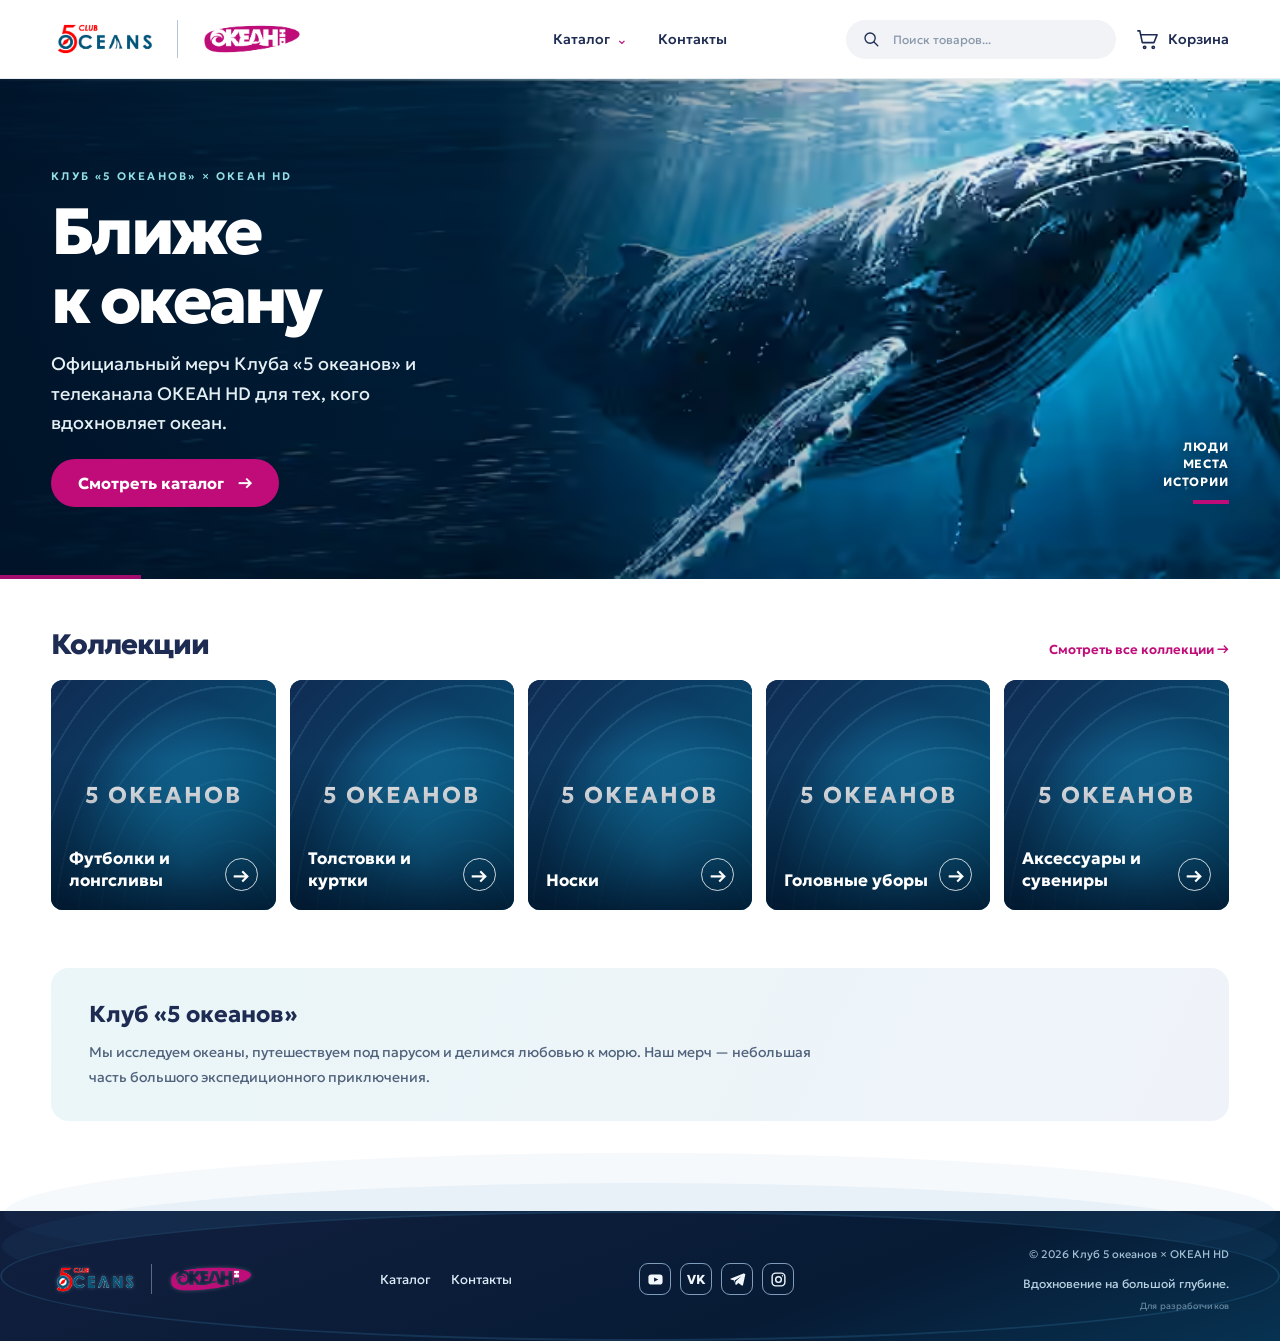
==== commit b53b276d: "Use variant-specific availability, featured/new flags, photos and color links across catalog" ====
--- a/index.html
+++ b/index.html
@@ -383,18 +383,29 @@
 
 <script>
 
-function catalogVariant(product) {
-  const variants=Array.isArray(product.variants)?product.variants:[];
-  return variants.find(v=>v && v.available===true) || variants[0] || null;
-}
-function catalogPhoto(product) {
-  const variant=catalogVariant(product);
-  const photos=Array.isArray(variant?.photos)?variant.photos.filter(Boolean):[];
-  return photos[0] || (Array.isArray(product.photos)?product.photos.find(Boolean):null) || null;
+function catalogVariant(product, highlight = null) {
+  const variants = Array.isArray(product.variants)
+    ? product.variants.filter(v => v && /^[a-z0-9][a-z0-9-]{0,24}$/.test(v.code || ""))
+    : [];
+  const active = variants.filter(v => v.available === true);
+  const choices = highlight
+    ? active.filter(v => v[highlight] === true)
+    : (active.length ? active : variants);
+  const hasPhoto = v => Array.isArray(v.photos) && v.photos.some(Boolean);
+  return choices.find(hasPhoto) || choices[0] || null;
+}
+function catalogPhoto(product, highlight = null) {
+  const variant = catalogVariant(product, highlight);
+  return variant && Array.isArray(variant.photos)
+    ? variant.photos.find(Boolean) || null : null;
 }
 function catalogAvailable(product) {
-  const variants=Array.isArray(product.variants)?product.variants:[];
-  return product.available===true && (!variants.length || variants.some(v=>v?.available===true));
+  return Array.isArray(product.variants) &&
+    product.variants.some(v => v && v.available === true);
+}
+function catalogHighlighted(product, field) {
+  return Array.isArray(product.variants) &&
+    product.variants.some(v => v && v.available === true && v[field] === true);
 }
 
 /* ОБЩИЕ ФУНКЦИИ */
@@ -522,7 +533,7 @@
 
 /* СОЗДАНИЕ КАРТОЧКИ ТОВАРА */
 
-function createProductCard(product, categories) {
+function createProductCard(product, categories, highlight = null) {
 
   const card = makeElement("a", "category");
 
@@ -530,9 +541,11 @@
     normalize(c.id) === normalize(product.category)
   );
 
+  const selectedColor = catalogVariant(product, highlight);
   if (product.slug) {
     card.href = "/product.html?slug=" +
-      encodeURIComponent(product.slug);
+      encodeURIComponent(product.slug) +
+      (selectedColor ? "&color=" + encodeURIComponent(selectedColor.code) : "");
   } else if (category) {
     card.href = "/category.html?slug=" +
       encodeURIComponent(category.slug);
@@ -542,7 +555,8 @@
 
   const cover = makeElement("div", "category-cover");
 
-  const photos = catalogPhoto(product) ? [catalogPhoto(product)] : [];
+  const photo = catalogPhoto(product, highlight);
+  const photos = photo ? [photo] : [];
 
   if (photos.length) {
     const img = document.createElement("img");
@@ -605,7 +619,8 @@
 
   items.forEach(product => {
     grid.appendChild(
-      createProductCard(product, categories)
+      createProductCard(product, categories,
+        id === "new-arrivals" ? "new_arrival" : "featured")
     );
   });
 
@@ -666,15 +681,13 @@
     /* 2. ОТБИРАЕМ НОВИНКИ */
 
     const newProducts = products.filter(p =>
-      p.new_arrival === true &&
-      catalogAvailable(p)
+      catalogHighlighted(p, "new_arrival")
     );
 
     /* 3. ОТБИРАЕМ НАШ ВЫБОР */
 
     const featuredProducts = products.filter(p =>
-      p.featured === true &&
-      catalogAvailable(p)
+      catalogHighlighted(p, "featured")
     );
 
     /* 4. СОЗДАЁМ БЛОКИ В НУЖНОМ ПОРЯДКЕ */
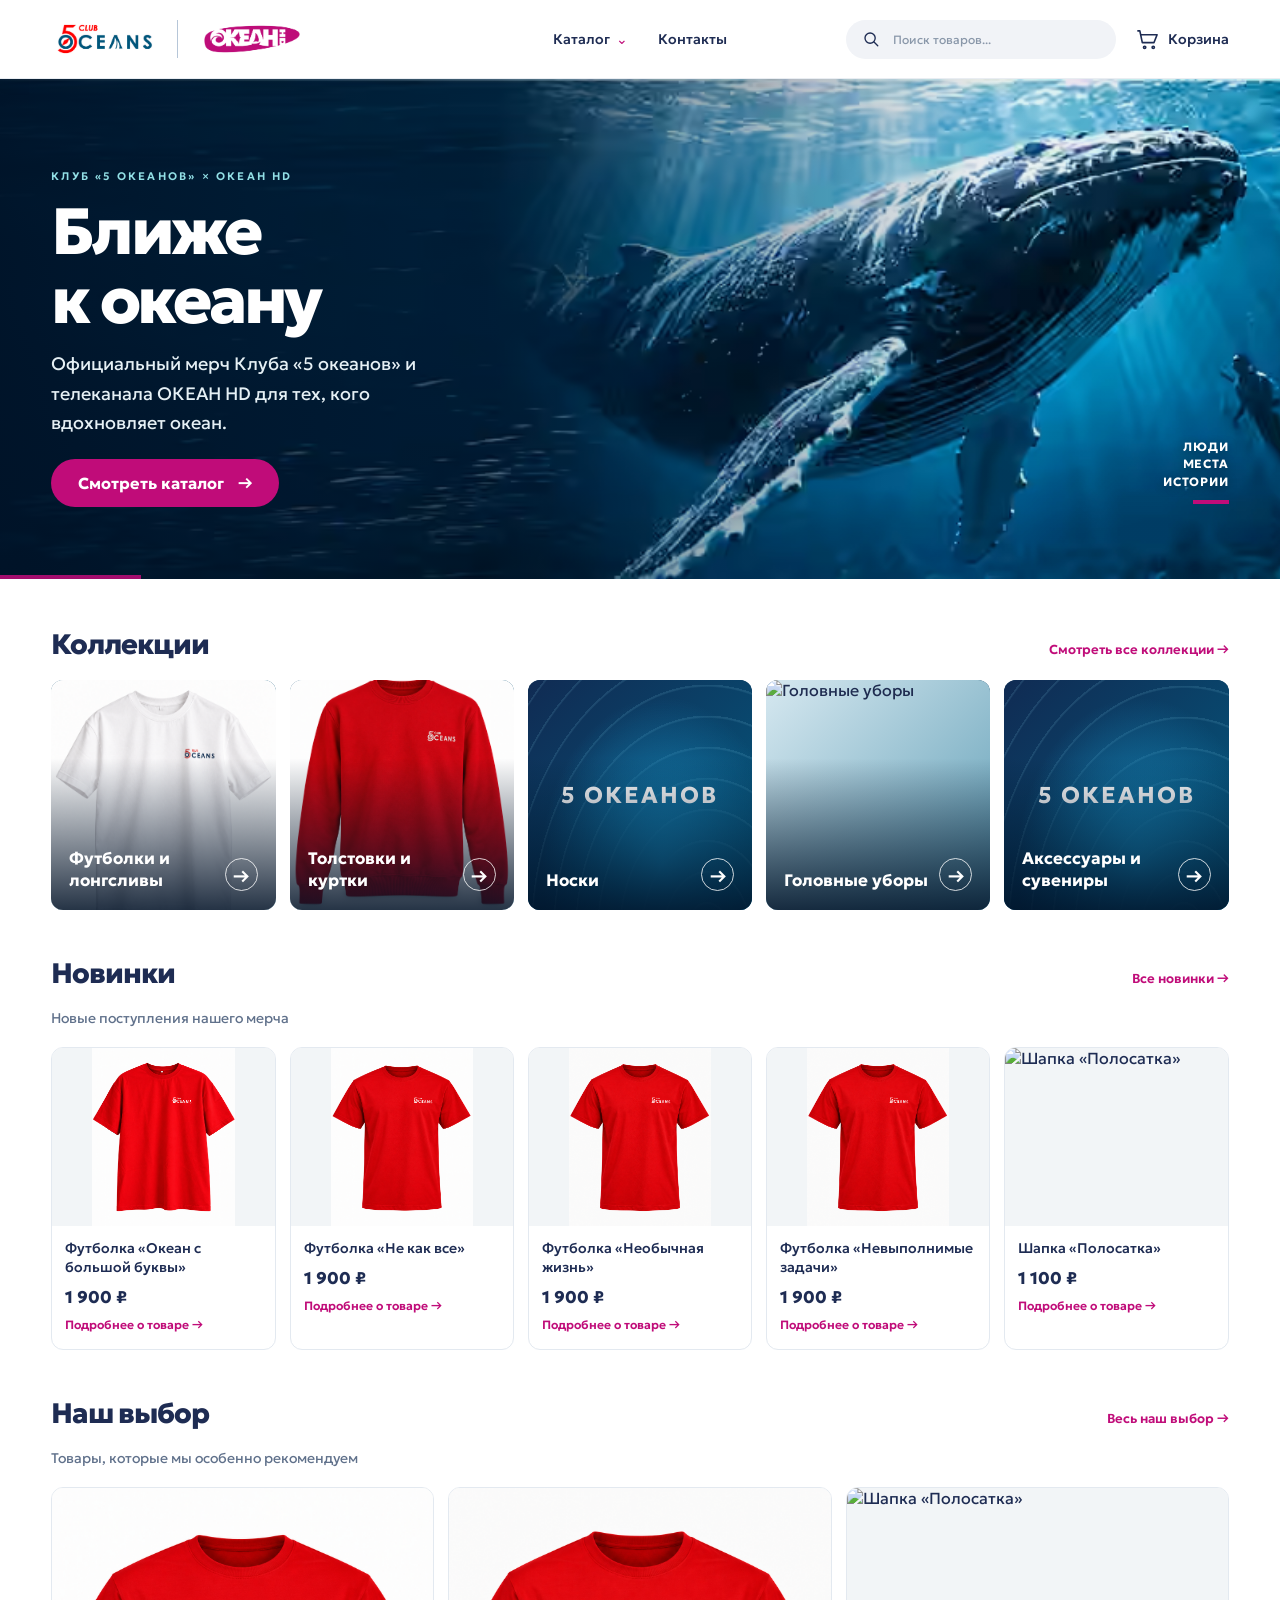
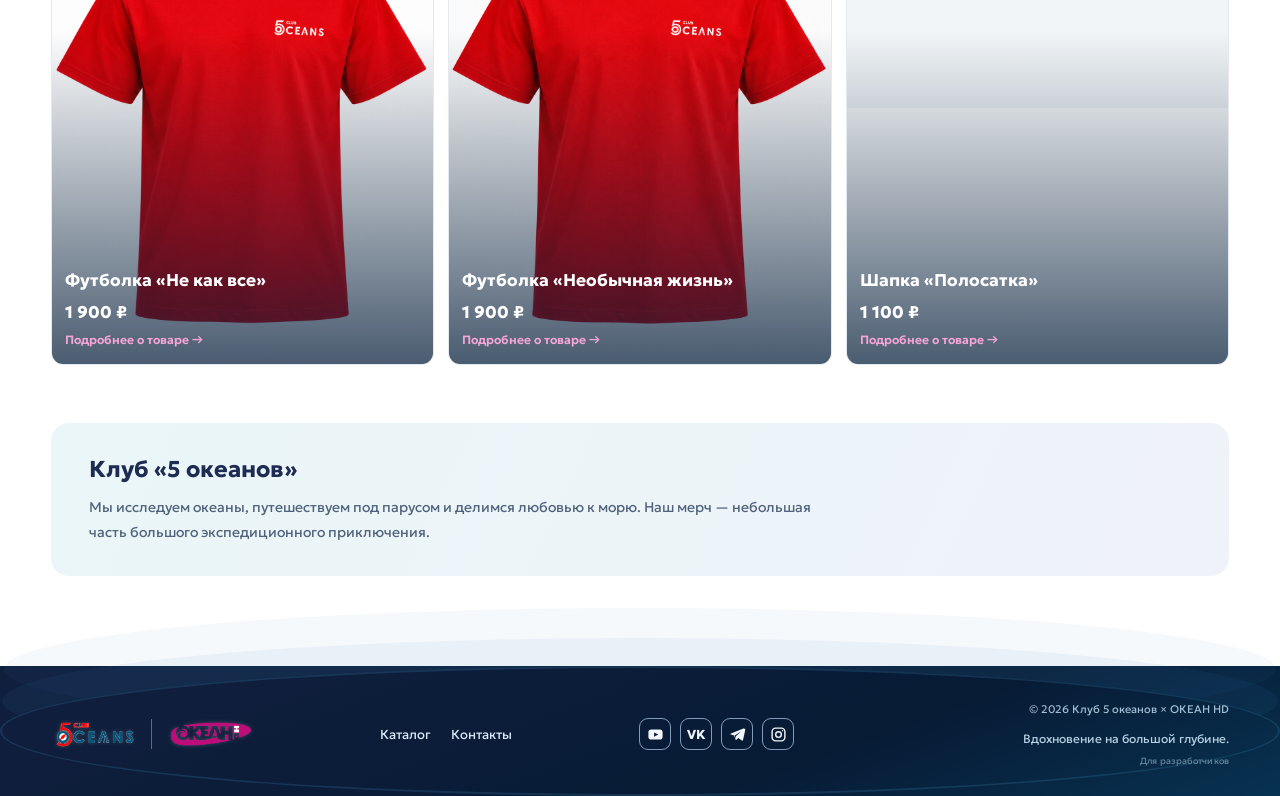
==== commit ad8336e5: "Finance foundation: draft publication safety for index.html" ====
--- a/index.html
+++ b/index.html
@@ -651,17 +651,19 @@
       throw new Error("Ошибка загрузки данных");
     }
 
-    const [categories, products] =
+    const [categories, allProducts] =
       await Promise.all(
         responses.map(r => r.json())
       );
 
     if (
       !Array.isArray(categories) ||
-      !Array.isArray(products)
+      !Array.isArray(allProducts)
     ) {
       throw new Error("Неверный формат каталога");
     }
+
+    const products = allProducts.filter(p => p && p.published === true);
 
     /* 1. ОСНОВНЫЕ КАТЕГОРИИ */
 
--- a/site-theme.css
+++ b/site-theme.css
@@ -103,7 +103,7 @@
 body .telegram-button:disabled,body .add-button:disabled {
   background:#aab5bd!important; cursor:not-allowed; transform:none!important;
 }
-body .add-button:not(:disabled):hover { background:#a50868!important; }
+body .add-button:not(:disabled):hover { background:#b80510!important; }
 body .secondary-button,body .chat-link { border-radius:10px; }
 .site-footer .footer-brand { padding:4px 8px; border-radius:9px; background:rgba(255,255,255,.95); }
 body .hero-button { display:inline-flex; justify-content:center; align-items:center; gap:14px; padding:14px 27px; margin-top:10px; }
@@ -244,7 +244,9 @@
 body:not(.home-page) .open-product { color:var(--fuchsia); }
 body:not(.home-page) .size.selected { background:var(--navy); border-color:var(--navy); }
 body:not(.home-page) .thumbnails button.active { border-color:var(--fuchsia); }
-body:not(.home-page) :is(.add-button,.buy-button,.checkout-primary,button.primary-button) { background:var(--fuchsia); color:white; }
+body:not(.home-page) :is(.buy-button,.checkout-primary,button.primary-button) { background:var(--fuchsia); color:white; }
+/* Только кнопка «Добавить в корзину»: фирменный красный. Остальные акценты остаются прежними. */
+body .add-button:not(:disabled) { background:#e30613!important; color:white!important; }
 body:not(.home-page) .card img { background:#f6f8fb; }
 body:not(.home-page) .category-promo { color:var(--muted); }
 .search-results { display:grid; grid-template-columns:repeat(auto-fill,minmax(210px,1fr)); gap:20px; }
@@ -653,3 +655,5 @@
   .color-swatches {gap:15px;}
   .color-swatch {width:35px;height:35px;}
 }
+
+/* Cloudflare Git connection check: 2026-10-23; no visual changes. */
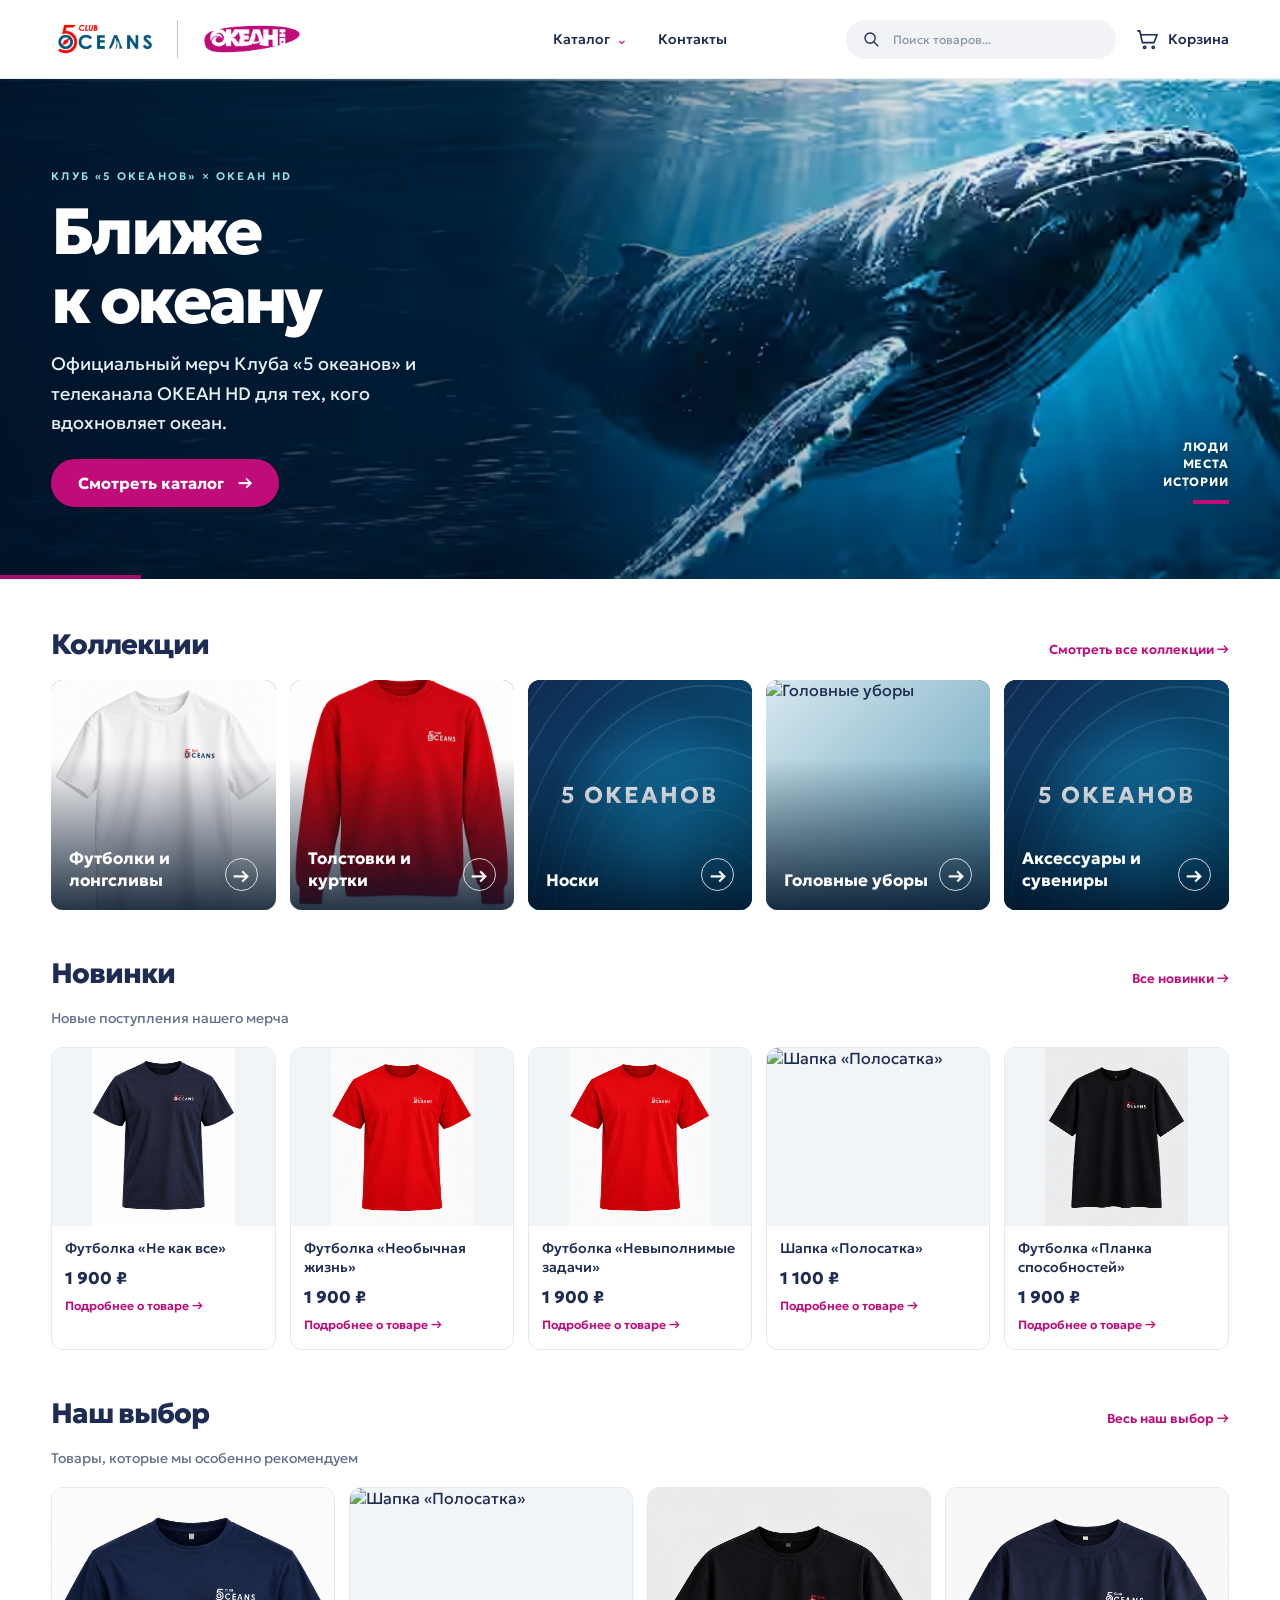
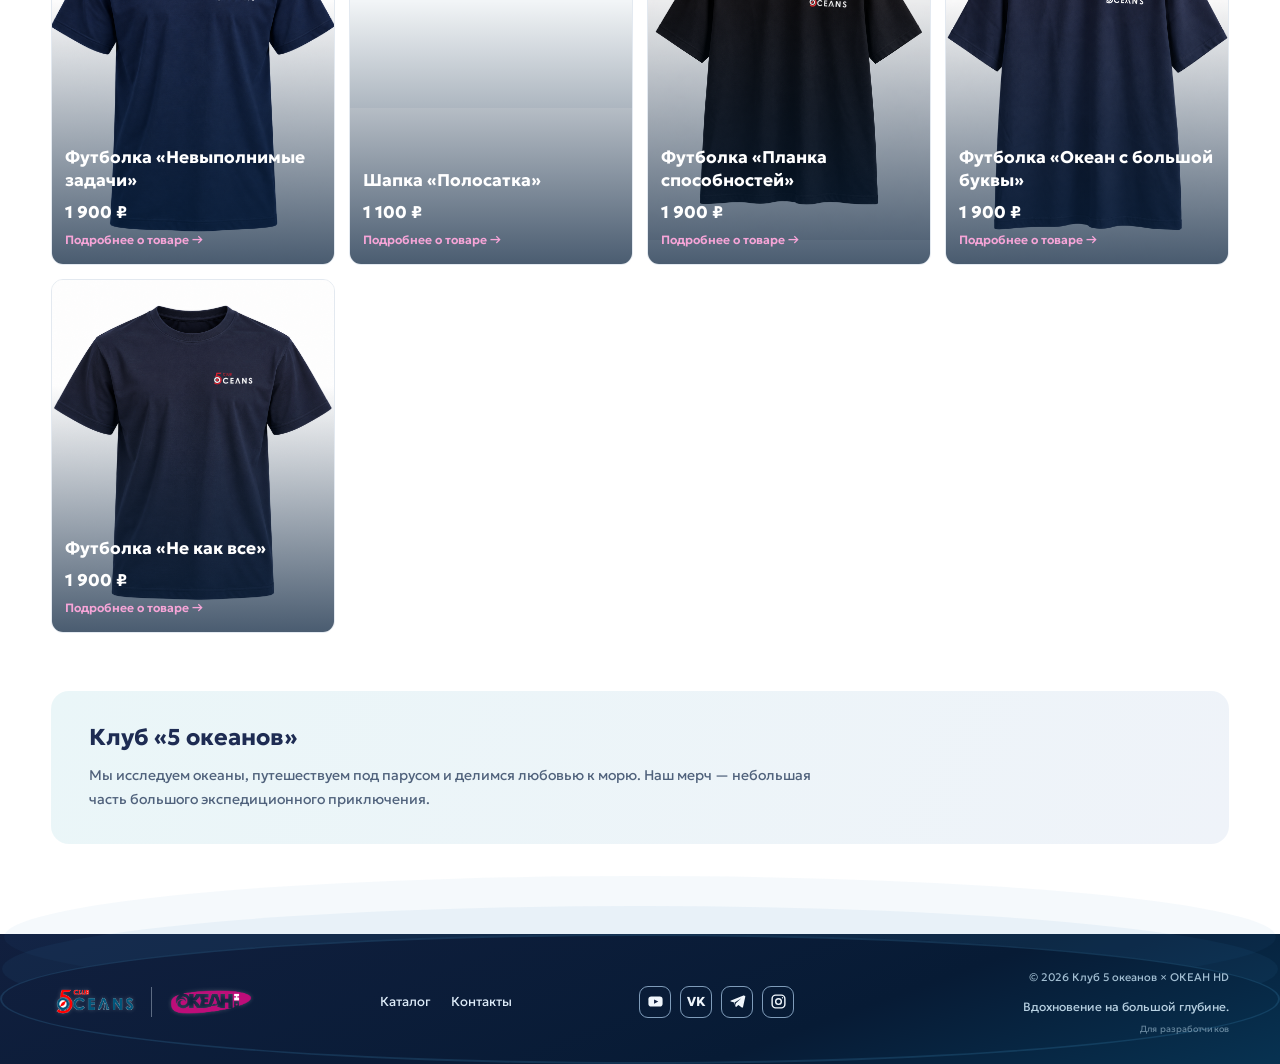
==== commit a4937db5: "Rotate up to five new and featured products every three days, including highlighted cover colors" ====
--- a/index.html
+++ b/index.html
@@ -383,16 +383,34 @@
 
 <script>
 
-function catalogVariant(product, highlight = null) {
+// Like collection covers, homepage product selection and colors change every three days.
+// Date-based rotation is stable across visitors, browsers and page refreshes.
+const SHOWCASE_PERIOD_MS = 3 * 24 * 60 * 60 * 1000;
+const SHOWCASE_LIMIT = 5;
+function showcasePeriod(now = Date.now()) {
+  return Math.floor(now / SHOWCASE_PERIOD_MS);
+}
+function showcaseProducts(items, sectionId, now = Date.now()) {
+  if (!items.length) return [];
+  const start = (showcasePeriod(now) + (sectionId === "featured" ? 2 : 0)) % items.length;
+  return Array.from({length: Math.min(SHOWCASE_LIMIT, items.length)},
+    (_, n) => items[(start + n) % items.length]);
+}
+function catalogVariant(product, highlight = null, now = Date.now()) {
   const variants = Array.isArray(product.variants)
     ? product.variants.filter(v => v && /^[a-z0-9][a-z0-9-]{0,24}$/.test(v.code || ""))
     : [];
   const active = variants.filter(v => v.available === true);
-  const choices = highlight
+  const eligible = highlight
     ? active.filter(v => v[highlight] === true)
     : (active.length ? active : variants);
   const hasPhoto = v => Array.isArray(v.photos) && v.photos.some(Boolean);
-  return choices.find(hasPhoto) || choices[0] || null;
+  const photoChoices = eligible.filter(hasPhoto);
+  const choices = photoChoices.length ? photoChoices : eligible;
+  if (!choices.length) return null;
+  const offset = Array.from(String(product.product_id || product.slug || ""))
+    .reduce((sum, char) => sum + char.charCodeAt(0), 0);
+  return choices[(showcasePeriod(now) + offset) % choices.length];
 }
 function catalogPhoto(product, highlight = null) {
   const variant = catalogVariant(product, highlight);
@@ -555,7 +573,9 @@
 
   const cover = makeElement("div", "category-cover");
 
-  const photo = catalogPhoto(product, highlight);
+  // Cover and destination always reference the same selected color.
+  const photo = selectedColor && Array.isArray(selectedColor.photos)
+    ? selectedColor.photos.find(Boolean) || null : null;
   const photos = photo ? [photo] : [];
 
   if (photos.length) {
@@ -617,7 +637,7 @@
 
   const grid = makeElement("div", "categories");
 
-  items.forEach(product => {
+  showcaseProducts(items, id).forEach(product => {
     grid.appendChild(
       createProductCard(product, categories,
         id === "new-arrivals" ? "new_arrival" : "featured")
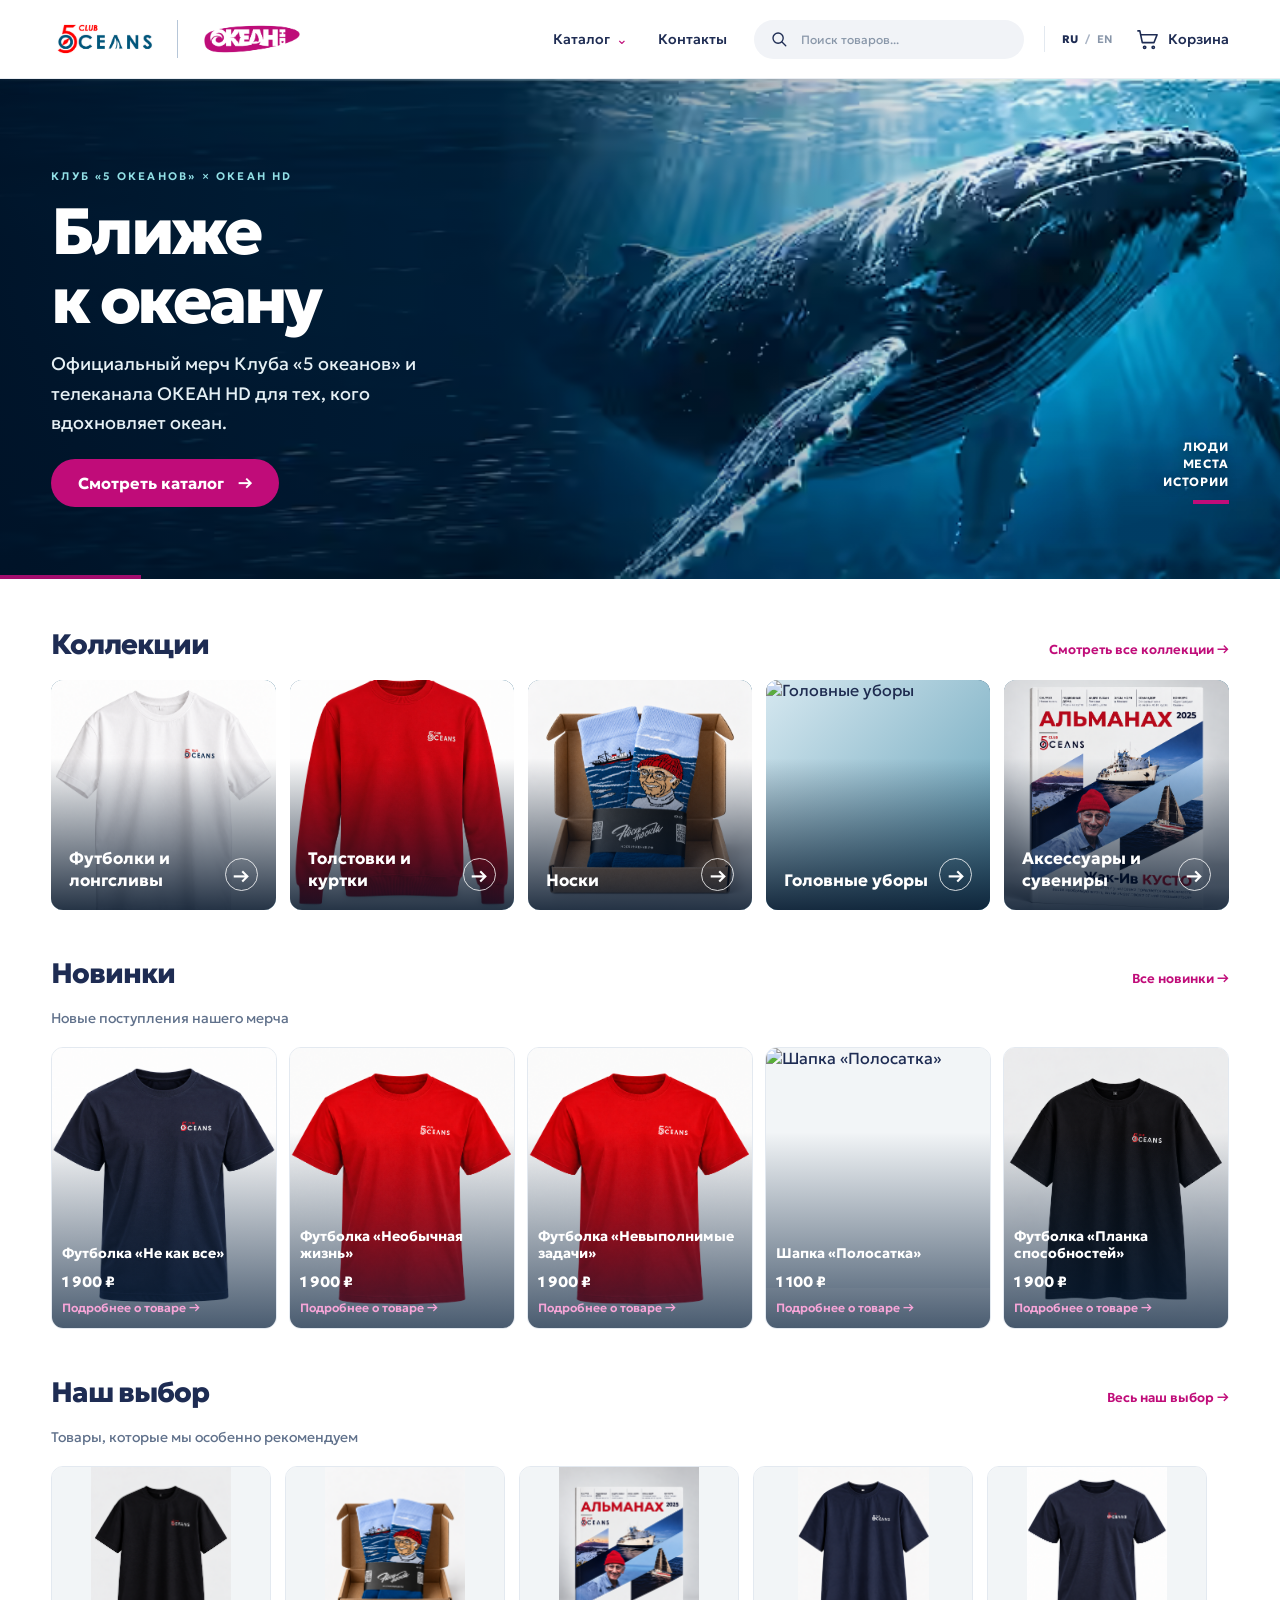
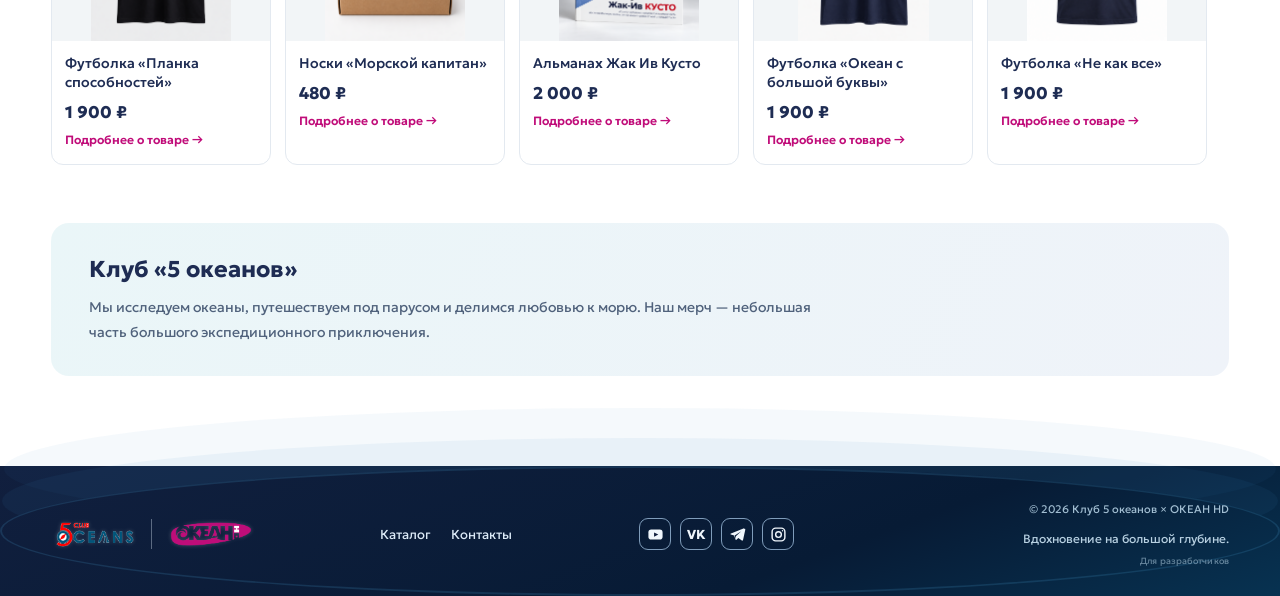
==== commit 243a07c2: "Load shared language module and localize public catalog on index.html" ====
--- a/index.html
+++ b/index.html
@@ -305,6 +305,7 @@
 }
 </style>
 <link rel="stylesheet" href="/site-theme.css">
+<script src="/site-i18n.js"></script>
 </head>
 
 <body class="home-page">
@@ -683,7 +684,10 @@
       throw new Error("Неверный формат каталога");
     }
 
-    const products = allProducts.filter(p => p && p.published === true);
+    const categoriesLocalized=window.StoreI18n?.categories(categories) || categories;
+    const allProductsLocalized=window.StoreI18n?.products(allProducts) || allProducts;
+    categories.splice(0,categories.length,...categoriesLocalized);
+    const products = allProductsLocalized.filter(p => p && p.published === true);
 
     /* 1. ОСНОВНЫЕ КАТЕГОРИИ */
 
--- a/site-theme.css
+++ b/site-theme.css
@@ -55,6 +55,20 @@
   display:flex; justify-content:flex-end; align-items:center; gap:20px;
   min-width:0; font-size:14px;
 }
+.site-header .store-language {
+ display:flex; align-items:center; gap:3px; flex:none;
+ font:600 11px 'Geologica',Arial,sans-serif;
+ color:#a7b2c3; white-space:nowrap; border-left:1px solid var(--line);
+ padding-left:13px;
+}
+.site-header .store-lang-button {
+ border:0; background:transparent; color:#8896a9; padding:6px 4px;
+ font:inherit; cursor:pointer; border-radius:4px;
+}
+.site-header .store-lang-button.active {color:var(--navy);font-weight:800;}
+.site-header .store-lang-button:hover {color:var(--fuchsia);}
+.site-header .store-lang-button:focus-visible {outline:2px solid var(--fuchsia);outline-offset:2px;}
+
 .site-header .site-search {
   background:#f1f3f7; color:var(--navy); border-radius:100px;
   padding:0 14px; display:flex; align-items:center; gap:9px;
@@ -210,18 +224,26 @@
 .home-page .showcase .category-info h3:first-child { font-size:14px!important; line-height:1.35; font-weight:500; margin:0; }
 .home-page .showcase .category-info h3:nth-child(2) { font-size:17px!important; font-weight:800; margin:0; }
 .home-page .showcase .open-category { color:var(--fuchsia); font-size:12px; font-weight:600; margin:0; }
-.home-page #featured .categories { grid-template-columns:repeat(auto-fit,minmax(270px,1fr))!important; }
-.home-page #featured .category { min-height:220px; position:relative; }
-.home-page #featured .category-cover { aspect-ratio:auto; min-height:220px; }
-.home-page #featured .category-cover::after {
+/* All five rotating new arrivals fit in one row on desktop; featured stays compact. */
+.home-page #featured .categories { grid-template-columns:repeat(auto-fill,minmax(170px,220px))!important; }
+.home-page #new-arrivals .categories { grid-template-columns:repeat(5,minmax(0,1fr))!important; gap:12px!important; }
+.home-page #new-arrivals .category { min-height:240px; position:relative; }
+.home-page #new-arrivals .category-cover { aspect-ratio:auto; min-height:240px; }
+.home-page #new-arrivals .category-info { padding:10px 10px 13px; }
+.home-page #new-arrivals .category-info h3:first-child { font-size:14px!important; line-height:1.25; }
+.home-page #new-arrivals .category-info h3:nth-child(2) { font-size:15px!important; }
+@media (min-width:651px) and (max-width:1050px) {
+  .home-page #new-arrivals .categories { grid-template-columns:repeat(3,minmax(0,1fr))!important; }
+}
+.home-page #new-arrivals .category-cover::after {
   content:""; position:absolute; inset:0; background:linear-gradient(0deg,rgba(5,30,58,.72),transparent 70%);
 }
-.home-page #featured .category-info {
+.home-page #new-arrivals .category-info {
   position:absolute; bottom:0; left:0; right:0; color:#fff; z-index:2;
 }
-.home-page #featured .category-info h3:first-child { color:#fff; font-size:17px!important; font-weight:700; }
-.home-page #featured .category-info h3:nth-child(2) { color:#fff; }
-.home-page #featured .open-category { color:#f7a5d8; }
+.home-page #new-arrivals .category-info h3:first-child { color:#fff; font-size:14px!important; font-weight:700; }
+.home-page #new-arrivals .category-info h3:nth-child(2) { color:#fff; }
+.home-page #new-arrivals .open-category { color:#f7a5d8; }
 .home-page .about {
   margin-top:58px; padding:32px 38px; border-radius:18px;
   background:linear-gradient(115deg,#eaf6f8,#eff3f9)!important;
@@ -385,6 +407,8 @@
  .site-header .site-actions.menu { order:3; gap:6px; }
  .site-header .site-search { flex:none; width:155px; height:34px; padding:0 10px; }
  .site-header .site-search input { font-size:11px; }
+ .site-header .store-language {padding-left:9px;gap:1px;}
+ .site-header .store-lang-button {padding:6px 2px;}
  .site-header .global-cart-link .cart-word { display:none; }
  .site-header .global-cart-link { margin-left:6px!important; }
  .home-page .hero { min-height:395px; padding:64px 20px 65px!important; background-position:center,58% center,58% center!important; }
@@ -398,7 +422,9 @@
  .home-page #categories .category-info h3 { font-size:14px!important; }
  .home-page #categories .open-category { width:28px; height:28px; }
  .home-page .showcase .categories { grid-template-columns:repeat(2,minmax(0,1fr))!important; }
- .home-page #featured .categories { grid-template-columns:1fr!important; }
+ .home-page #new-arrivals .categories { grid-template-columns:repeat(2,minmax(0,1fr))!important; }
+ .home-page #featured .categories { grid-template-columns:repeat(2,minmax(0,1fr))!important; }
+ .home-page #new-arrivals .category,.home-page #new-arrivals .category-cover { min-height:205px; }
  .home-page .section-side-link { display:none; }
  .home-page .about { padding:22px; }
  .site-footer .footer-content { justify-content:center; text-align:center; }
